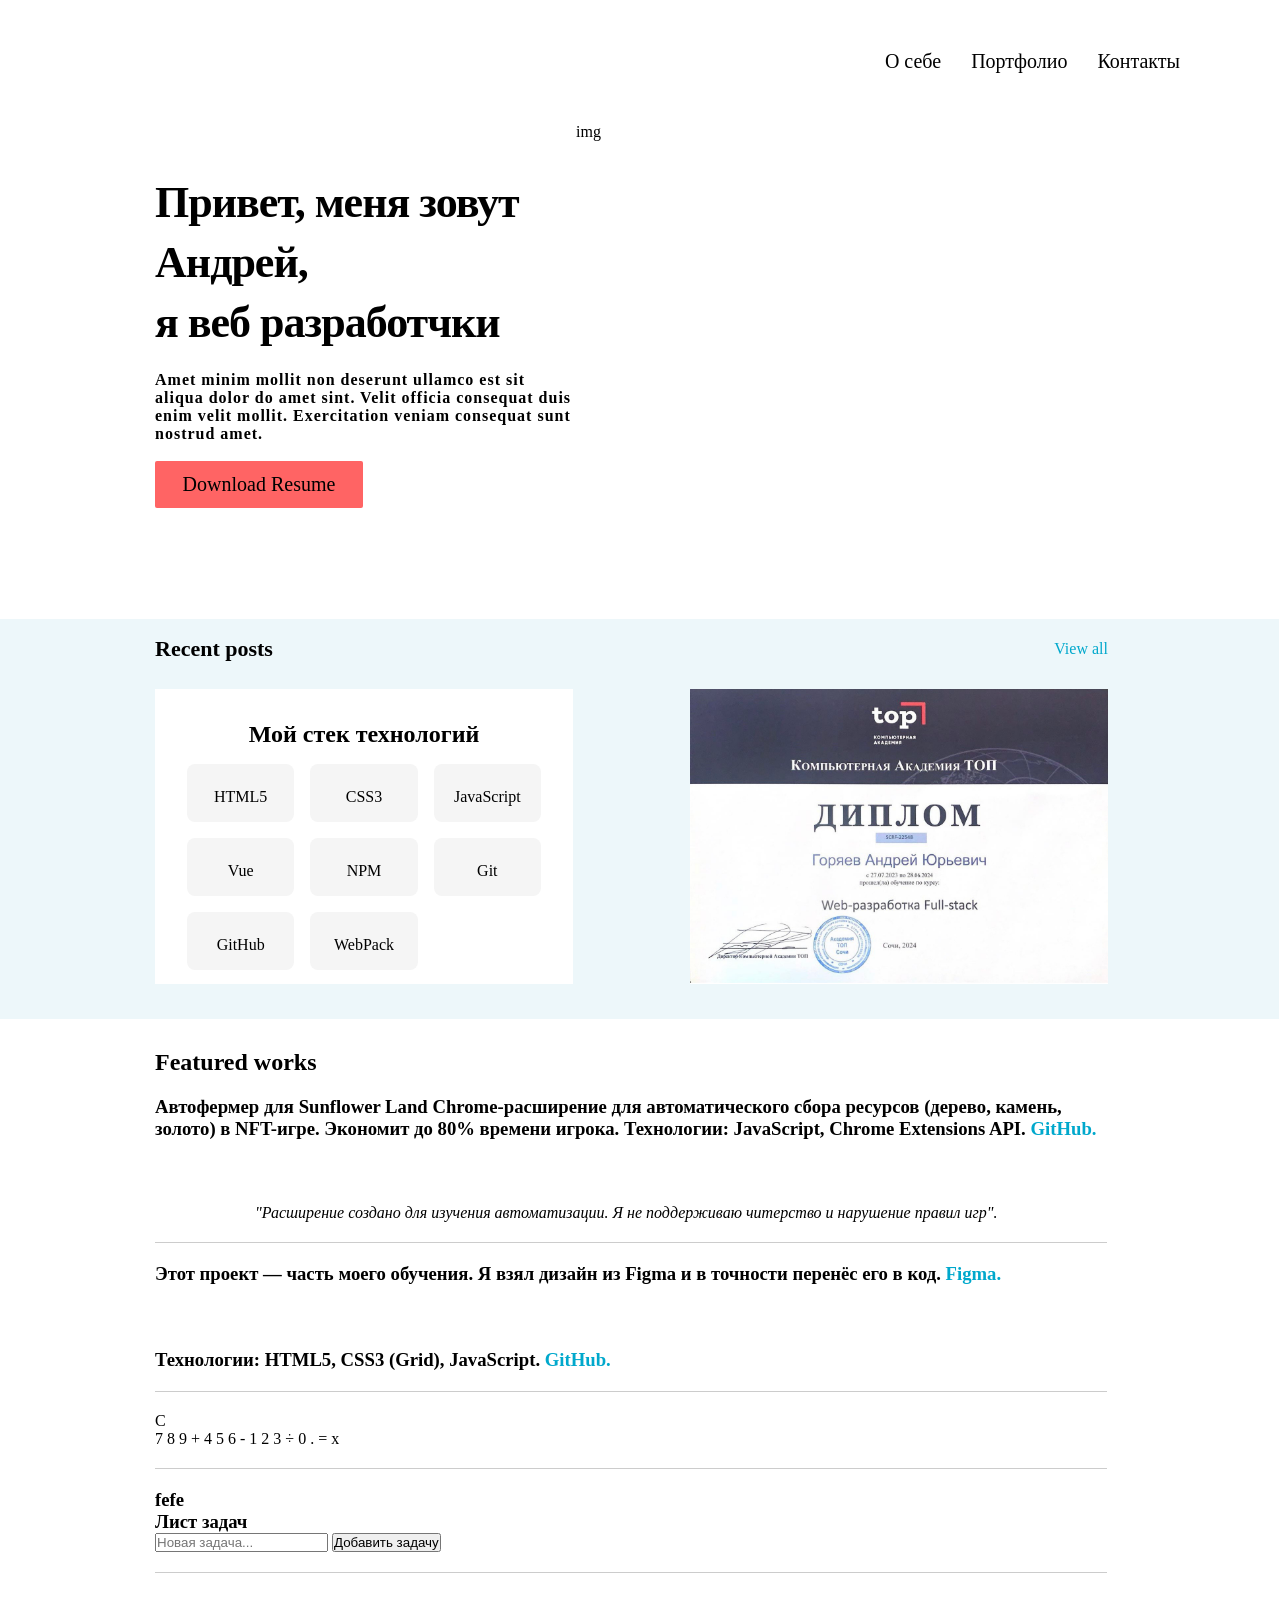
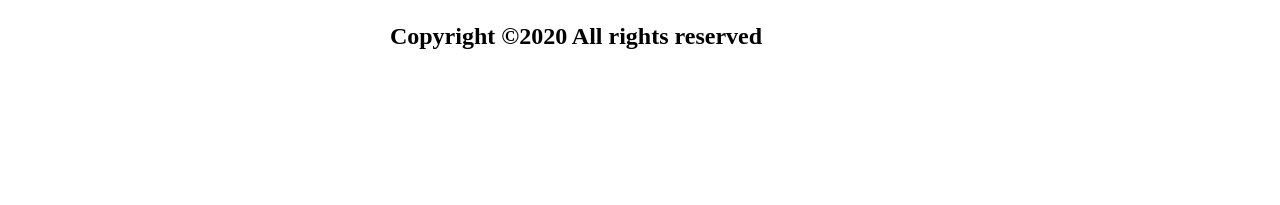
==== index.html @ dd92067d "fix" ====
<!DOCTYPE html>
<html lang="en">

<head>
    <meta charset="UTF-8">
    <meta name="viewport" content="width=device-width, initial-scale=1.0">
    <title>Document</title>
    <link rel="stylesheet" href="/Portfolio/PortSite/ToDoList/simple-todo-list.css">
    <link rel="stylesheet" href="fon/fon.css">
    <link rel="stylesheet" href="/Portfolio/PortSite/Calculator/Calc_fon.css">
    <script src="https://unpkg.com/vue@3/dist/vue.global.js"></script>

</head>

<body>
    <header>
        <div class="container">
            <nav class="header__nav">
                <ul class="heder__list">
                    <li><a class="activ" href="#!">О себе</a></li>
                    <li><a href="#!">Портфолио</a></li>
                    <li><a href="#!">Контакты</a></li>
                </ul>
            </nav>
        </div>
        <div class="parent">
            <div class="div1">
                <h1> Привет, меня зовут Андрей,<br>
                    я веб разработчки</h1>
                <br>
                <h3> Amet minim mollit non deserunt ullamco est sit aliqua dolor do amet sint. Velit officia consequat
                    duis enim velit mollit. Exercitation veniam consequat sunt nostrud amet.</h3>
                <br>
                <button>Download Resume</button>
            </div>
            <div class="div2">img</div>
        </div>
    </header>
    <main>
        <div>
            <div class="parent2">
                <div class="div12">
                        <ul>
                            <li>
                                <section class="skills">
                                    <h2>Мой стек технологий</h2>
                                    <div class="skills-grid">
                                      <div class="skill">
                                        <i class="fab fa-html5"></i>
                                        <span>HTML5</span>
                                      </div>
                                      <div class="skill">
                                        <i class="fab fa-css3-alt"></i>
                                        <span>CSS3</span>
                                      </div>
                                      <div class="skill">
                                        <i class="fab fa-js"></i>
                                        <span>JavaScript</span>
                                      </div>
                                      <div class="skill">
                                        <i class="fab fa-react"></i>
                                        <span>Vue</span>
                                      </div>
                                      <div class="skill">
                                        <i class="fab fa-react"></i>
                                        <span>NPM</span>
                                      </div>
                                      <div class="skill">
                                        <i class="fab fa-react"></i>
                                        <span>Git</span>
                                      </div>
                                      <div class="skill">
                                        <i class="fab fa-react"></i>
                                        <span>GitHub</span>
                                      </div>
                                      <div class="skill">
                                        <i class="fab fa-react"></i>
                                        <span>WebPack</span>
                                      </div>
                                    </div>
                                  </section>
                            </li>
                            <li>
                                
                            </li>
                        </ul>
                </div>
                <div class="div22">
                    <img src="image/photo_2025-04-06_20-32-09.jpg" alt="">
                </div>
                <div class="div32">
                    <h2>Recent posts</h2>
                </div>
                <div class="div42"><a>View all</a></div>
            </div>
        </div>
        <section class="portfolio">
            <h2>Featured works</h2>
            <article class="portfolio_projects">
                <h1>Автофермер для Sunflower Land
                    Chrome-расширение для автоматического сбора ресурсов (дерево, камень, золото) в NFT-игре. Экономит до 80% времени игрока.
                    Технологии: JavaScript, Chrome Extensions API. <a class="text_a_projects" href="https://github.com/Andrey19978/DzGoryaev/tree/master/googleextension" target="_blank">GitHub.</a></h1>
                    <img src="/Portfolio/PortSite/image/Sunflo_.png" alt="" class="photo_sunflo">
                    <br>
                    <em style="margin-left: 100px;">"Расширение создано для изучения автоматизации. Я не поддерживаю читерство и нарушение правил игр".</em>
            </article>
            <article class="portfolio_projects">
                <h1>Этот проект — часть моего обучения. Я взял дизайн из Figma и в точности перенёс его в код. <a class="text_a_projects" href="https://www.figma.com/design/qcmKp98gPYVyHQRSvVUxrX/Templates--22.-More-on-d-e-n.info?node-id=1-19&t=6yCwa5sxElRk7zJs-0" target="_blank">Figma.</a></h1>
                <a href="/Portfolio/PortSite/image/Spa.html.png" target="_blank">
                    <img src="/Portfolio/PortSite/image/Spa.html.png" alt="" class="photo_Spa">
                  </a>
                  <h1>Технологии: HTML5, CSS3 (Grid), JavaScript. <a class="text_a_projects" href="https://github.com/Andrey19978/DzGoryaev/tree/master/figma" target="_blank">GitHub.</a></h1>
            </article>
            <article class="portfolio_projects">
                <div id="calculator">
                    <!-- Screen and clear key -->
                    <div class="top">
                        <span class="clear">C</span>
                        <div class="screen"></div>
                    </div>
                    
                    <div class="keys">
                        <!-- operators and other keys -->
                        <span>7</span>
                        <span>8</span>
                        <span>9</span>
                        <span class="operator">+</span>
                        <span>4</span>
                        <span>5</span>
                        <span>6</span>
                        <span class="operator">-</span>
                        <span>1</span>
                        <span>2</span>
                        <span>3</span>
                        <span class="operator">÷</span>
                        <span>0</span>
                        <span>.</span>
                        <span class="eval">=</span>
                        <span class="operator">x</span>
                    </div>
                </div>
            </article>
            <article class="portfolio_projects">
                <h1>fefe</h1>
                <div class="container_TodoList">
                    <h1>Лист задач</h1>
                    <input type="text" id="taskInput" placeholder="Новая задача...">
                    <button id="addTaskButton">Добавить задачу</button>
                    <ul id="taskList"></ul>
                </div>
            </article>
          </section>
    </main>
    <footer class="portfolio_footer">
        <h2>Copyright ©2020 All rights reserved</h2>
    </footer>

</body>
<script src="script/script.js"></script>
<script src="/Portfolio/PortSite/Calculator/Calcu_script.js"></script>
<script src="/Portfolio/PortSite/ToDoList/simple-todo-list.js"></script>
</html>
---- fon/fon.css ----
* {
    margin: 0;
    padding: 0;
    box-sizing: border-box;
}

@font-face {
    font-family: "Heebo";
    src: url("/Portfolio/PortSite/fonts/Heebo/Heebo-VariableFont_wght.ttf") format("truetype");
    font-style: normal;
    font-weight: normal;
}

/*Убираем стили*/
ul {
    list-style: none;
}

a {
    color: #000000;
    text-decoration: none;
}

/*Выравниевание навигации по горизонтали и делаем расстояние в 30*/
.heder__list {
    display: flex;
    gap: 30px;
}

.header__nav a {
    font-family: "Heebo";
    font-size: 20px;
    opacity: 1;
    transition: opacity 0.3s;
}

.div1 h3 {
    font-family: "Heebo";
    font-size: 16px;
    letter-spacing: 1px;

}

.div1 h1 {
    font-family: "Heebo";
    font-size: 44px;
    line-height: 60px;
    letter-spacing: -1px;
}

.div1 button {
    font-family: "Heebo";
    font-size: 20px;
    width: 208px;
    height: 47px;
    border-radius: 2px;
    background-color: #FF6464;
    border-style: none;
}

.header__nav a:hover {
    opacity: 0.6;
}

.container {
    display: flex;
    justify-content: flex-end;
    margin-right: 100px;
    margin-top: 50px;
}

.parent {
    display: grid;
    grid-template-columns: repeat(2, 1fr);
    grid-template-rows: 1fr;
    grid-column-gap: 0px;
    grid-row-gap: 0px;
    width: 1152px;
    height: 396px;
    margin-top: 50px;
}

.div1 {
    grid-area: 1 / 1 / 3 / 2;
    text-align: left;
    margin-left: 155px;
    background-color: #FFFFFF;
    width: 418px;
    height: 295px;
    margin-top: 50px;
}

.div2 {
    grid-area: 1 / 2 / 3 / 3;
}

.parent2 {
    display: grid;
    grid-template-columns: repeat(4, 1fr);
    grid-template-rows: repeat(4, 1fr);
    grid-column-gap: 0px;
    grid-row-gap: 0px;
    width: 1279px;
    height: 400px;
    margin-top: 100px;
    background-color: #EDF7FA;
}

.div12 {
    grid-area: 2 / 1 / 5 / 3;
    margin-left: 155px;
    background-color: #FFFFFF;
    width: 418px;
    height: 295px;
    margin-top: -30px;
}

.div22 {
    grid-area: 2 / 3 / 5 / 5;
    margin-left: 50px;
    background-color: #FFFFFF;
    width: 418px;
    height: 295px;
    margin-top: -30px;
    overflow: hidden;
}

.div22 img {
    max-width: 100%;
    /* Не превышает ширину контейнера */
    max-height: 100%;
    /* Не превышает высоту контейнера */
    display: block;
    /* Убирает лишние отступы у инлайновых img */
    margin: 0 auto;
    /* Центрирует по горизонтали (опционально) */
}

.div32 {
    grid-area: 1 / 1 / 2 / 2;
    margin-left: 155px;
}

.div42 {
    grid-area: 1 / 4 / 2 / 5;
    margin-left: 95px;
}

.div32 h2 {
    font-family: "Heebo";
    font-size: 22px;
    line-height: 60px;
}

.div42 a {
    font-family: "Heebo";
    font-weight: 400;
    font-size: 16px;
    line-height: 60px;
    color: #00A8CC;
}

.div12 h1 {
    font-family: "Heebo";
    font-weight: 700;
    font-size: 26px;
}

.div12 h3 {
    font-family: "Heebo";
    font-weight: 400;
    font-size: 16px;
    letter-spacing: 0px;
}

.div22 h1 {
    font-family: "Heebo";
    font-weight: 700;
    font-size: 26px;
}

.div22 h3 {
    font-family: "Heebo";
    font-weight: 400;
    font-size: 16px;
    letter-spacing: 0px;
}

.portfolio {
    font-family: "Heebo";
    margin-top: 30px;
    margin-left: 155px;
}

.portfolio_projects {
    margin-top: 20px;
    border-bottom: 1px solid #ccc;
    padding-bottom: 20px;
    width: 952px;
}

.portfolio_footer {
    margin-top: 50px;
    font-family: "Heebo";
    width: 1152px;
    height: 182px;
    top: 1859px;
    text-align: center;
}

.skills {
    padding: 2rem;
    text-align: center;
}

.skills-grid {
    display: grid;
    grid-template-columns: repeat(auto-fit, minmax(100px, 1fr));
    gap: 1rem;
    margin-top: 1rem;
}

.skill {
    display: flex;
    flex-direction: column;
    align-items: center;
    gap: 0.5rem;
    padding: 1rem;
    border-radius: 8px;
    background: #f5f5f5;
    transition: 0.3s;
}

.skill:hover {
    transform: translateY(-5px);
    box-shadow: 0 5px 15px rgba(0, 0, 0, 0.1);
}

.skill i {
    font-size: 2rem;
    color: #3498db;
}

.photo_sunflo {
    border-radius: 5px;
    margin-left: 250px;
    margin-bottom: 30px;
    margin-top: 30px;
}

.text_a_projects{
    color: #00A8CC;
}

.photo_Spa{
    border-radius: 5px;
    margin-left: 248px;
    margin-bottom: 30px;
    margin-top: 30px;
    width: 45%;
}
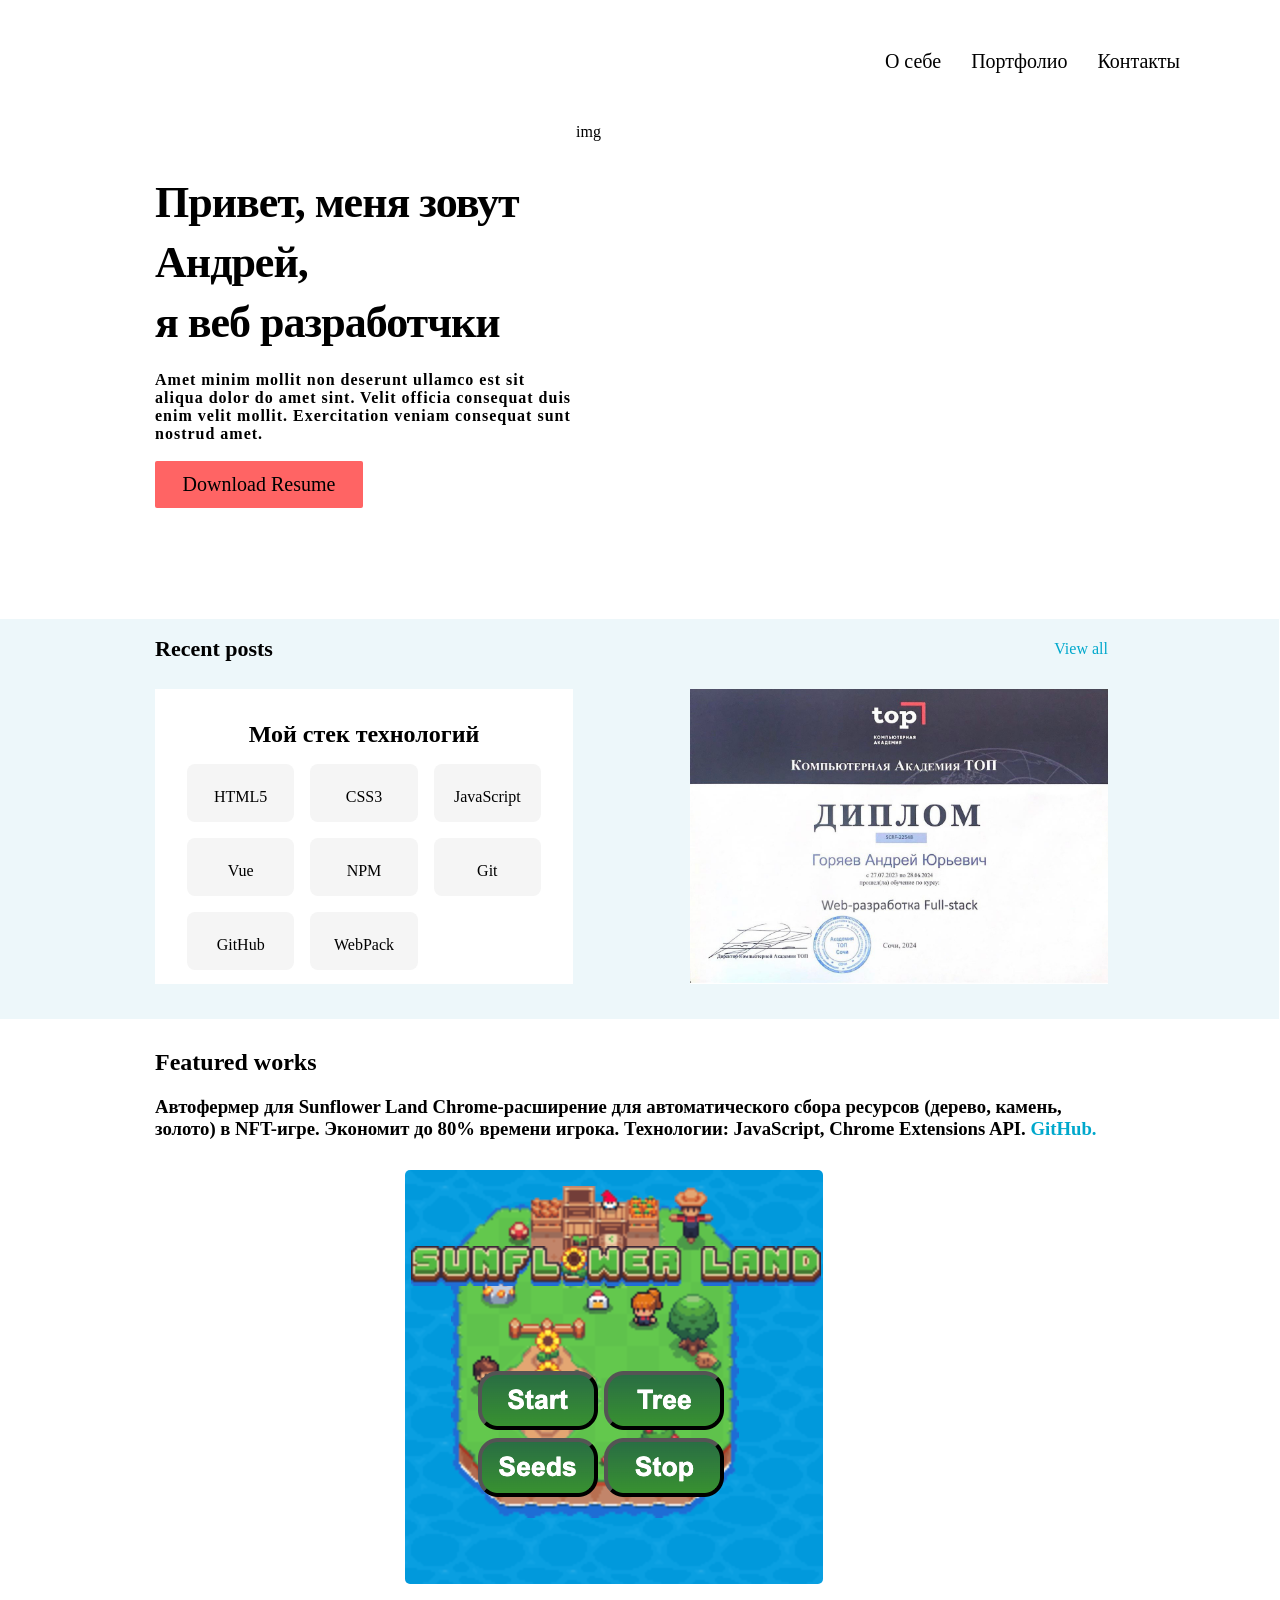
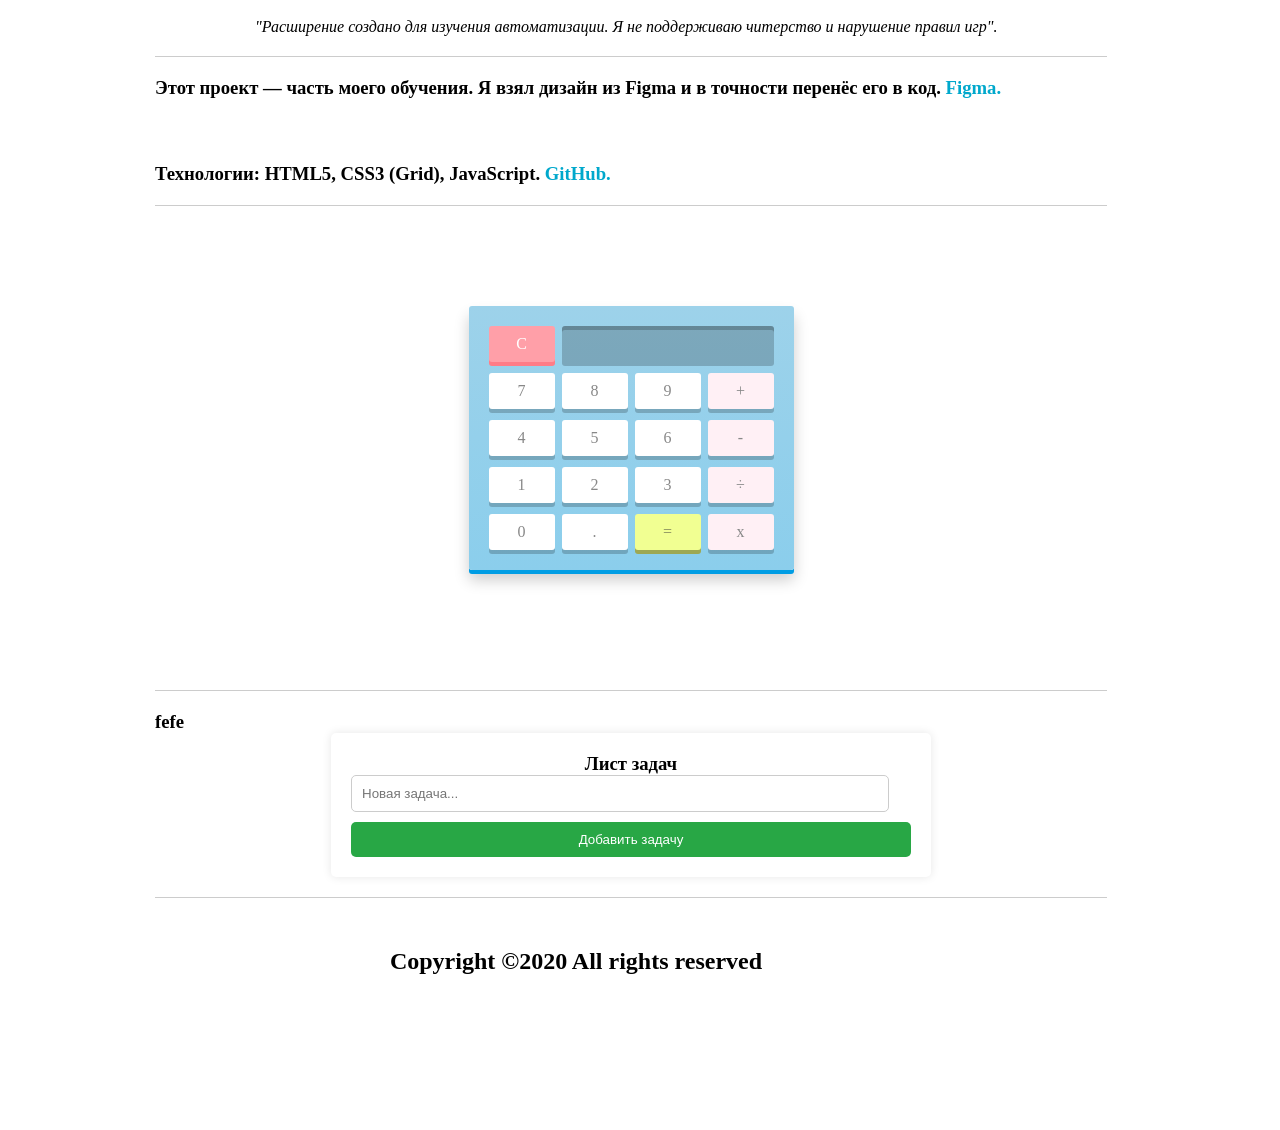
==== commit c45333e4: "Fix" ====
--- a/index.html
+++ b/index.html
@@ -5,9 +5,9 @@
     <meta charset="UTF-8">
     <meta name="viewport" content="width=device-width, initial-scale=1.0">
     <title>Document</title>
-    <link rel="stylesheet" href="/Portfolio/PortSite/ToDoList/simple-todo-list.css">
+    <link rel="stylesheet" href="ToDoList/simple-todo-list.css">
     <link rel="stylesheet" href="fon/fon.css">
-    <link rel="stylesheet" href="/Portfolio/PortSite/Calculator/Calc_fon.css">
+    <link rel="stylesheet" href="Calculator/Calc_fon.css">
     <script src="https://unpkg.com/vue@3/dist/vue.global.js"></script>
 
 </head>
@@ -100,14 +100,14 @@
                 <h1>Автофермер для Sunflower Land
                     Chrome-расширение для автоматического сбора ресурсов (дерево, камень, золото) в NFT-игре. Экономит до 80% времени игрока.
                     Технологии: JavaScript, Chrome Extensions API. <a class="text_a_projects" href="https://github.com/Andrey19978/DzGoryaev/tree/master/googleextension" target="_blank">GitHub.</a></h1>
-                    <img src="/Portfolio/PortSite/image/Sunflo_.png" alt="" class="photo_sunflo">
+                    <img src="image/Sunflo_.png" alt="" class="photo_sunflo">
                     <br>
                     <em style="margin-left: 100px;">"Расширение создано для изучения автоматизации. Я не поддерживаю читерство и нарушение правил игр".</em>
             </article>
             <article class="portfolio_projects">
                 <h1>Этот проект — часть моего обучения. Я взял дизайн из Figma и в точности перенёс его в код. <a class="text_a_projects" href="https://www.figma.com/design/qcmKp98gPYVyHQRSvVUxrX/Templates--22.-More-on-d-e-n.info?node-id=1-19&t=6yCwa5sxElRk7zJs-0" target="_blank">Figma.</a></h1>
-                <a href="/Portfolio/PortSite/image/Spa.html.png" target="_blank">
-                    <img src="/Portfolio/PortSite/image/Spa.html.png" alt="" class="photo_Spa">
+                <a href="image/Spa.html.png" target="_blank">
+                    <img src="image/Spa.html.png" alt="" class="photo_Spa">
                   </a>
                   <h1>Технологии: HTML5, CSS3 (Grid), JavaScript. <a class="text_a_projects" href="https://github.com/Andrey19978/DzGoryaev/tree/master/figma" target="_blank">GitHub.</a></h1>
             </article>
@@ -157,6 +157,6 @@
 
 </body>
 <script src="script/script.js"></script>
-<script src="/Portfolio/PortSite/Calculator/Calcu_script.js"></script>
-<script src="/Portfolio/PortSite/ToDoList/simple-todo-list.js"></script>
+<script src="Calculator/Calcu_script.js"></script>
+<script src="ToDoList/simple-todo-list.js"></script>
 </html>
--- a/ToDoList/simple-todo-list.css
+++ b/ToDoList/simple-todo-list.css
@@ -0,0 +1,53 @@
+
+.container_TodoList {
+    max-width: 600px;
+    margin: auto;
+    background: #fff;
+    padding: 20px;
+    border-radius: 5px;
+    box-shadow: 0 0 10px rgba(0, 0, 0, 0.1);
+}
+
+.container_TodoList h1 {
+    text-align: center;
+}
+
+.container_TodoList input[type="text"] {
+    width: calc(100% - 22px);
+    padding: 10px;
+    margin-bottom: 10px;
+    border: 1px solid #ccc;
+    border-radius: 5px;
+}
+
+.container_TodoList button {
+    width: 100%;
+    padding: 10px;
+    background-color: #28a745;
+    color: white;
+    border: none;
+    border-radius: 5px;
+    cursor: pointer;
+}
+
+.container_TodoList button:hover {
+    background-color: #218838;
+}
+
+.container_TodoList ul {
+    list-style-type: none;
+    padding: 0;
+}
+
+.container_TodoList li {
+    padding: 10px;
+    border-bottom: 1px solid #ccc;
+    display: flex;
+    justify-content: space-between;
+    align-items: center;
+}
+
+.container_TodoList li.completed {
+    text-decoration: line-through;
+    color: #888;
+}
--- a/Calculator/Calc_fon.css
+++ b/Calculator/Calc_fon.css
@@ -0,0 +1,124 @@
+
+/* Using box shadows to create 3D effects */
+#calculator {
+	width: 325px;
+	height: auto;
+	margin: 100px auto;
+	padding: 20px 20px 9px;
+	background: #9dd2ea;
+	background: linear-gradient(#9dd2ea, #8bceec);
+	border-radius: 3px;
+	box-shadow: 0px 4px #009de4, 0px 10px 15px rgba(0, 0, 0, 0.2);
+}
+
+/* Top portion */
+.top span.clear {
+	float: left;
+}
+
+/* Inset shadow on the screen to create indent */
+.top .screen {
+	height: 40px;
+	width: 212px;
+	
+	float: right;
+	
+	padding: 0 10px;
+	
+	background: rgba(0, 0, 0, 0.2);
+	border-radius: 3px;
+	box-shadow: inset 0px 4px rgba(0, 0, 0, 0.2);
+	
+	/* Typography */
+	font-size: 17px;
+	line-height: 40px;
+	color: white;
+	text-shadow: 1px 1px 2px rgba(0, 0, 0, 0.2);
+	text-align: right;
+	letter-spacing: 1px;
+}
+
+/* Clear floats */
+.keys, .top {overflow: hidden;}
+
+/* Applying same to the keys */
+.keys span, .top span.clear {
+	float: left;
+	position: relative;
+	top: 0;
+	
+	cursor: pointer;
+	
+	width: 66px;
+	height: 36px;
+	
+	background: white;
+	border-radius: 3px;
+	box-shadow: 0px 4px rgba(0, 0, 0, 0.2);
+	
+	margin: 0 7px 11px 0;
+	
+	color: #888;
+	line-height: 36px;
+	text-align: center;
+	
+	/* prevent selection of text inside keys */
+	user-select: none;
+	
+	/* Smoothing out hover and active states using css3 transitions */
+	transition: all 0.2s ease;
+}
+
+/* Remove right margins from operator keys */
+/* style different type of keys (operators/evaluate/clear) differently */
+.keys span.operator {
+	background: #FFF0F5;
+	margin-right: 0;
+}
+
+.keys span.eval {
+	background: #f1ff92;
+	box-shadow: 0px 4px #9da853;
+	color: #888e5f;
+}
+
+.top span.clear {
+	background: #ff9fa8;
+	box-shadow: 0px 4px #ff7c87;
+	color: white;
+}
+
+/* Some hover effects */
+.keys span:hover {
+	background: #9c89f6;
+	box-shadow: 0px 4px #6b54d3;
+	color: white;
+}
+
+.keys span.eval:hover {
+	background: #abb850;
+	box-shadow: 0px 4px #717a33;
+	color: #ffffff;
+}
+
+.top span.clear:hover {
+	background: #f68991;
+	box-shadow: 0px 4px #d3545d;
+	color: white;
+}
+
+/* Simulating "pressed" effect on active state of the keys by removing the box-shadow and moving the keys down a bit */
+.keys span:active {
+	box-shadow: 0px 0px #6b54d3;
+	top: 4px;
+}
+
+.keys span.eval:active {
+	box-shadow: 0px 0px #717a33;
+	top: 4px;
+}
+
+.top span.clear:active {
+	top: 4px;
+	box-shadow: 0px 0px #d3545d;
+}
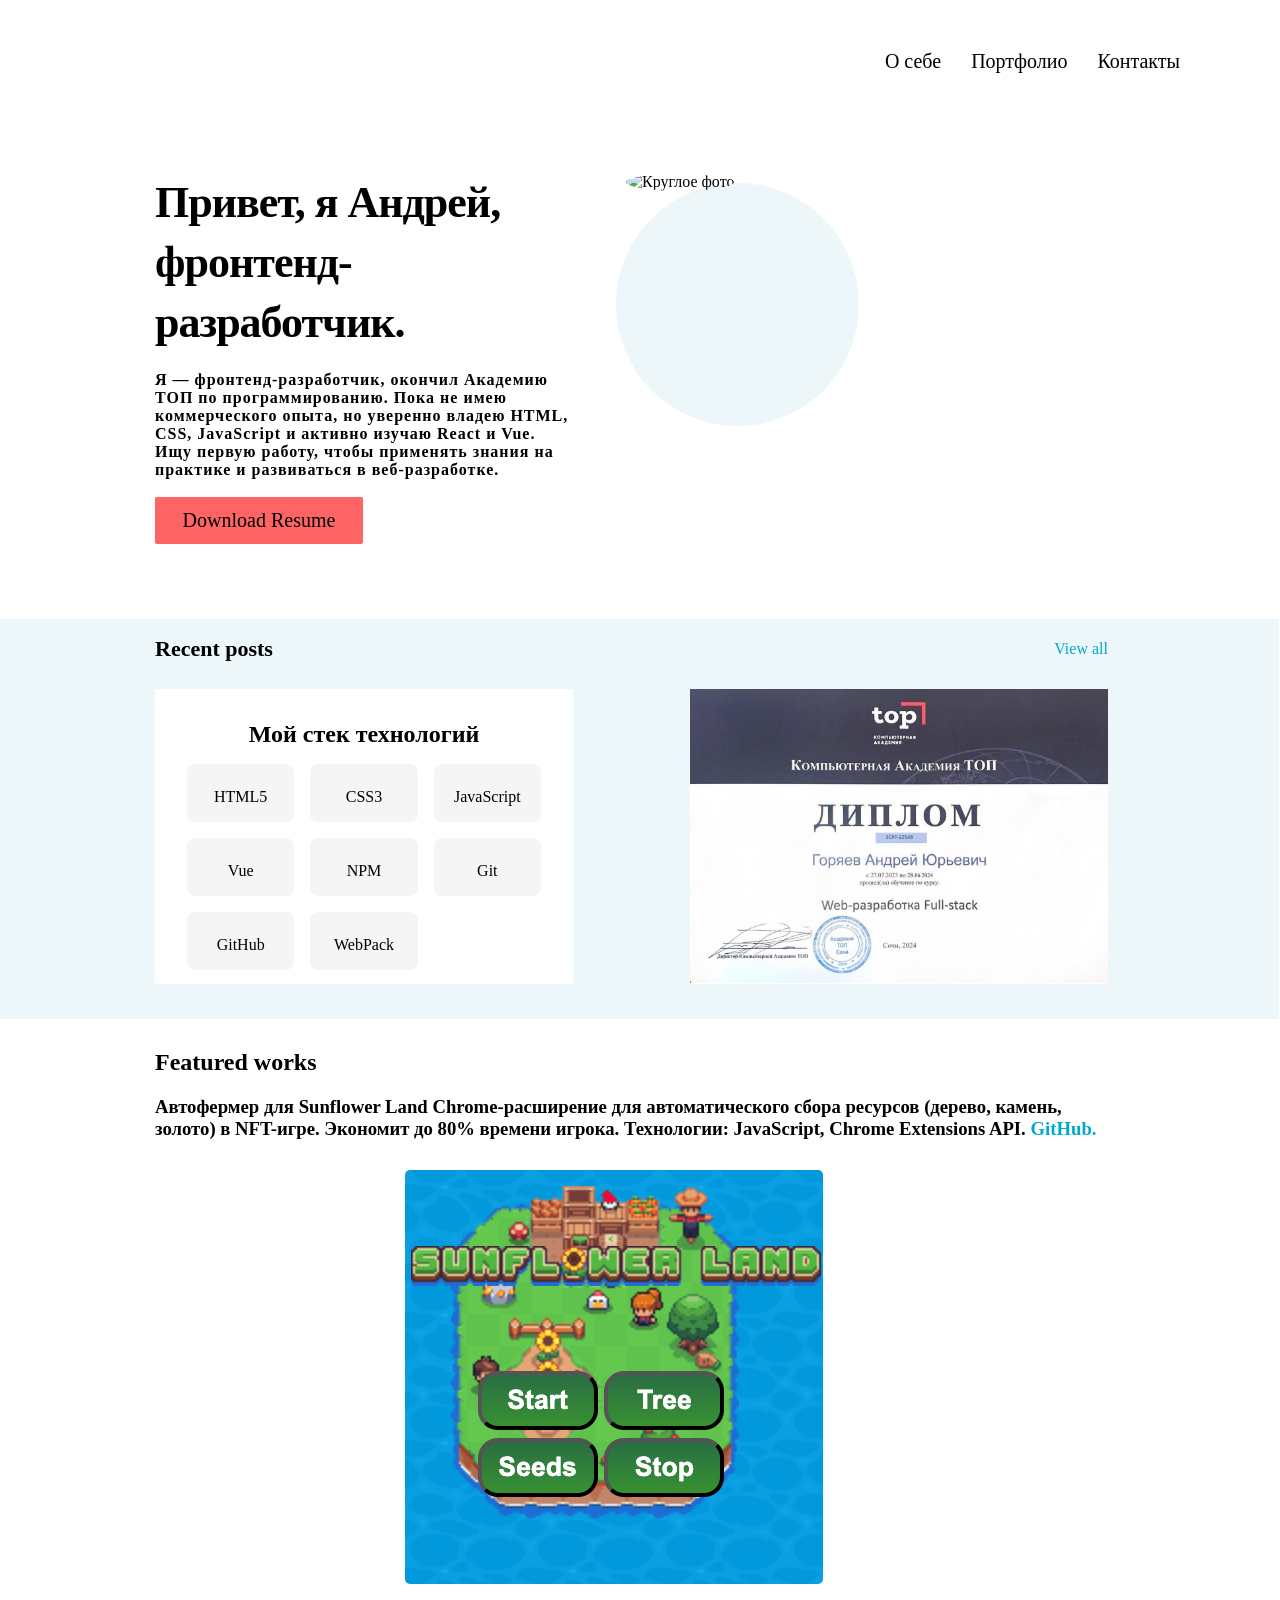
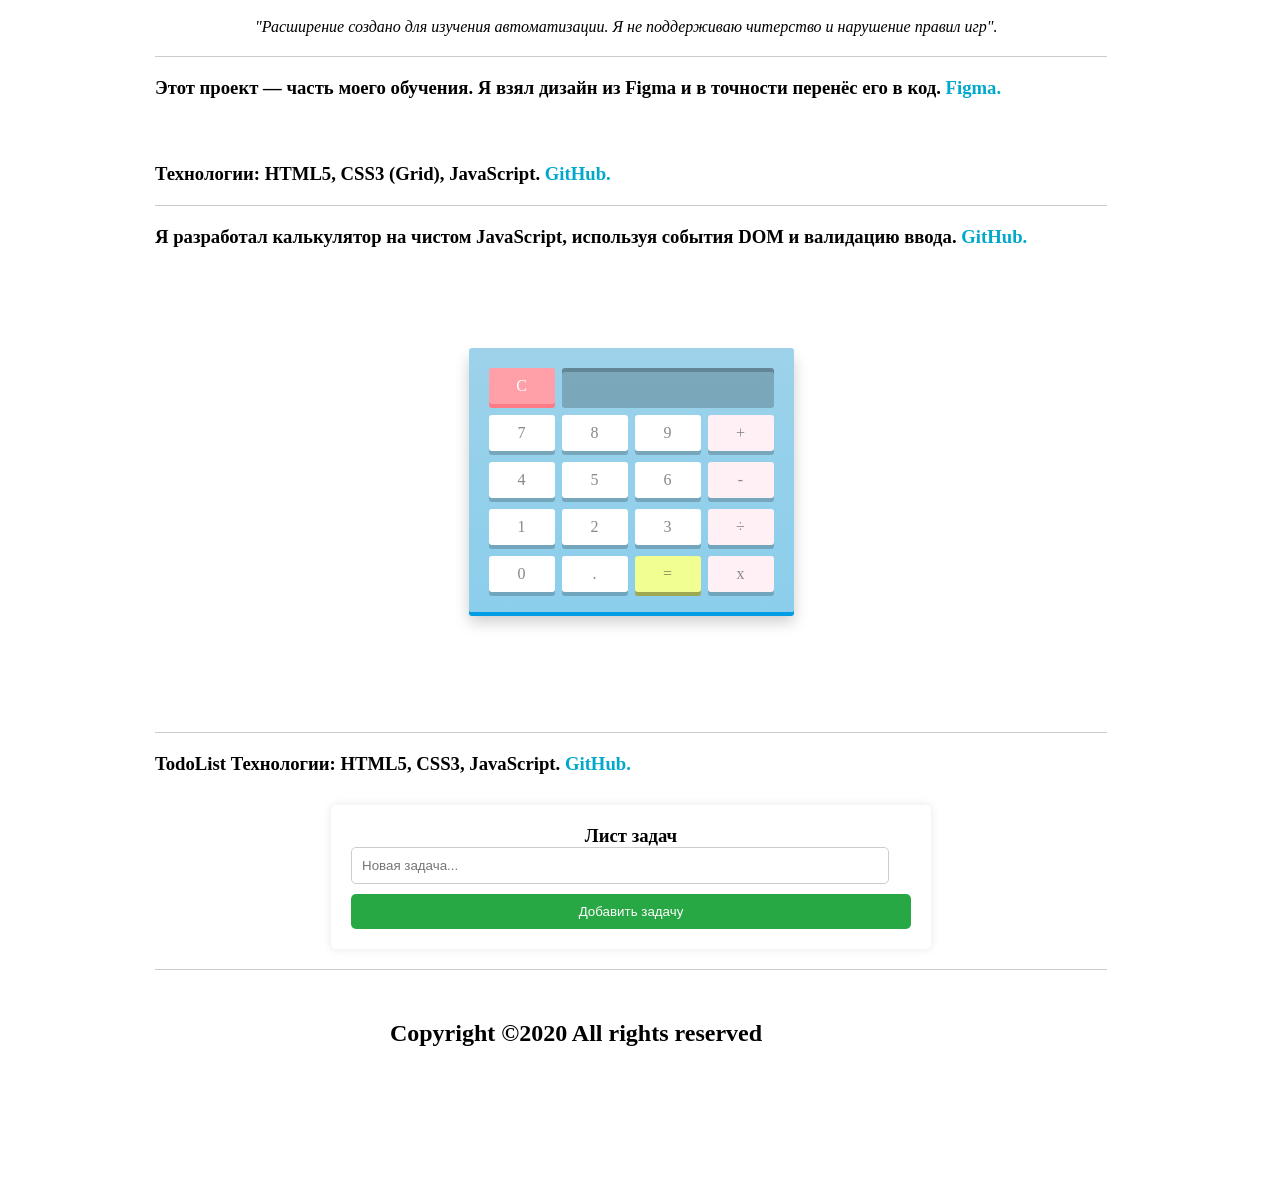
==== commit 18433ee1: "Fix" ====
--- a/index.html
+++ b/index.html
@@ -8,8 +8,6 @@
     <link rel="stylesheet" href="ToDoList/simple-todo-list.css">
     <link rel="stylesheet" href="fon/fon.css">
     <link rel="stylesheet" href="Calculator/Calc_fon.css">
-    <script src="https://unpkg.com/vue@3/dist/vue.global.js"></script>
-
 </head>
 
 <body>
@@ -25,15 +23,16 @@
         </div>
         <div class="parent">
             <div class="div1">
-                <h1> Привет, меня зовут Андрей,<br>
-                    я веб разработчки</h1>
+                <h1> Привет, я Андрей, фронтенд-разработчик.</h1>
                 <br>
-                <h3> Amet minim mollit non deserunt ullamco est sit aliqua dolor do amet sint. Velit officia consequat
-                    duis enim velit mollit. Exercitation veniam consequat sunt nostrud amet.</h3>
+                <h3> Я — фронтенд-разработчик, окончил Академию ТОП по программированию. Пока не имею коммерческого опыта, но уверенно владею HTML, CSS, JavaScript и активно изучаю React и Vue. Ищу первую работу, чтобы применять знания на практике и развиваться в веб-разработке.</h3>
                 <br>
                 <button>Download Resume</button>
             </div>
-            <div class="div2">img</div>
+            <div class="div2">
+                <img src="/Andrey19978.github.io/image/photo_2025-04-24_22-59-28.jpg" alt="Круглое фото" class="photo">
+                <div class="photo-background"></div>
+            </div>
         </div>
     </header>
     <main>
@@ -112,6 +111,7 @@
                   <h1>Технологии: HTML5, CSS3 (Grid), JavaScript. <a class="text_a_projects" href="https://github.com/Andrey19978/DzGoryaev/tree/master/figma" target="_blank">GitHub.</a></h1>
             </article>
             <article class="portfolio_projects">
+                <h1>Я разработал калькулятор на чистом JavaScript, используя события DOM и валидацию ввода. <a class="text_a_projects" href="https://github.com/Andrey19978/DzGoryaev/tree/master/figma" target="_blank">GitHub.</a></h1>
                 <div id="calculator">
                     <!-- Screen and clear key -->
                     <div class="top">
@@ -141,7 +141,7 @@
                 </div>
             </article>
             <article class="portfolio_projects">
-                <h1>fefe</h1>
+                <h1>TodoList Технологии: HTML5, CSS3, JavaScript. <a class="text_a_projects" href="https://github.com/Andrey19978/DzGoryaev/tree/master/figma" target="_blank">GitHub.</a></h1>
                 <div class="container_TodoList">
                     <h1>Лист задач</h1>
                     <input type="text" id="taskInput" placeholder="Новая задача...">
@@ -156,6 +156,7 @@
     </footer>
 
 </body>
+<script src="https://unpkg.com/vue@3/dist/vue.global.js"></script>
 <script src="script/script.js"></script>
 <script src="Calculator/Calcu_script.js"></script>
 <script src="ToDoList/simple-todo-list.js"></script>
--- a/ToDoList/simple-todo-list.css
+++ b/ToDoList/simple-todo-list.css
@@ -6,6 +6,7 @@
     padding: 20px;
     border-radius: 5px;
     box-shadow: 0 0 10px rgba(0, 0, 0, 0.1);
+    margin-top: 30px;
 }
 
 .container_TodoList h1 {
--- a/fon/fon.css
+++ b/fon/fon.css
@@ -92,6 +92,10 @@
 
 .div2 {
     grid-area: 1 / 2 / 3 / 3;
+position: relative;
+width: 243px; /* Размер фото */
+height: 243px;
+margin: 50px;
 }
 
 .parent2 {
@@ -258,4 +262,148 @@
     margin-bottom: 30px;
     margin-top: 30px;
     width: 45%;
-}+}
+
+
+.photo {
+    position: relative;
+    width: 100%;
+    height: 100%;
+    border-radius: 50%;
+    object-fit: cover;
+    z-index: 2;
+}
+.photo-background {
+    position: absolute;
+    width: 100%;
+    height: 100%;
+    border-radius: 50%;
+    background-color: #EDF7FA; /* Цвет фонового круга */
+    top: 10px; /* Сдвиг вниз */
+    right: 10px; /* Сдвиг вправо */
+    z-index: 1;
+}
+
+/* ========== Адаптивность ========== */
+
+/* Планшеты (768px - 1023px) */
+@media (max-width: 1023px) {
+    .container {
+      margin-right: 50px;
+    }
+    
+    .parent {
+      width: 100%;
+      padding: 0 20px;
+      grid-template-columns: 1fr;
+      text-align: center;
+    }
+    
+    .div1 {
+      margin-left: 0;
+      width: 100%;
+      max-width: 600px;
+    }
+    
+    .div2 {
+      margin: 30px auto;
+    }
+    
+    .parent2 {
+      width: 100%;
+      padding: 0 20px;
+      grid-template-columns: 1fr;
+    }
+    
+    .div12, 
+    .div22 {
+      margin-left: 0;
+      width: 100%;
+      max-width: 600px;
+    }
+    
+    .portfolio {
+      margin-left: 20px;
+    }
+    
+    .portfolio_projects {
+      width: 100%;
+      max-width: 600px;
+    }
+    
+    .photo_sunflo, 
+    .photo_Spa {
+      margin-left: 0;
+      width: 100%;
+    }
+  }
+  
+  /* Мобильные (до 767px) */
+  @media (max-width: 767px) {
+    .container {
+      margin-right: 20px;
+      margin-top: 20px;
+    }
+    
+    .heder__list {
+      gap: 15px;
+    }
+    
+    .div1 h1 {
+      font-size: 32px;
+      line-height: 1.2;
+    }
+    
+    .parent {
+      margin-top: 20px;
+    }
+    
+    .div2 {
+      width: 180px;
+      height: 180px;
+    }
+    
+    .parent2 {
+      margin-top: 50px;
+      grid-template-rows: auto;
+      height: auto;
+    }
+    
+    .skills-grid {
+      grid-template-columns: repeat(2, 1fr);
+    }
+    
+    .portfolio_projects h1 {
+      font-size: 18px;
+    }
+    
+    .portfolio_footer {
+      width: 100%;
+    }
+  }
+  
+  /* Очень маленькие экраны (до 479px) */
+  @media (max-width: 479px) {
+    .heder__list {
+      flex-direction: column;
+      align-items: flex-end;
+      gap: 10px;
+    }
+    
+    .div1 h1 {
+      font-size: 28px;
+    }
+    
+    .div1 button {
+      width: 100%;
+    }
+    
+    .div2 {
+      width: 150px;
+      height: 150px;
+    }
+    
+    .skills-grid {
+      grid-template-columns: 1fr;
+    }
+  }
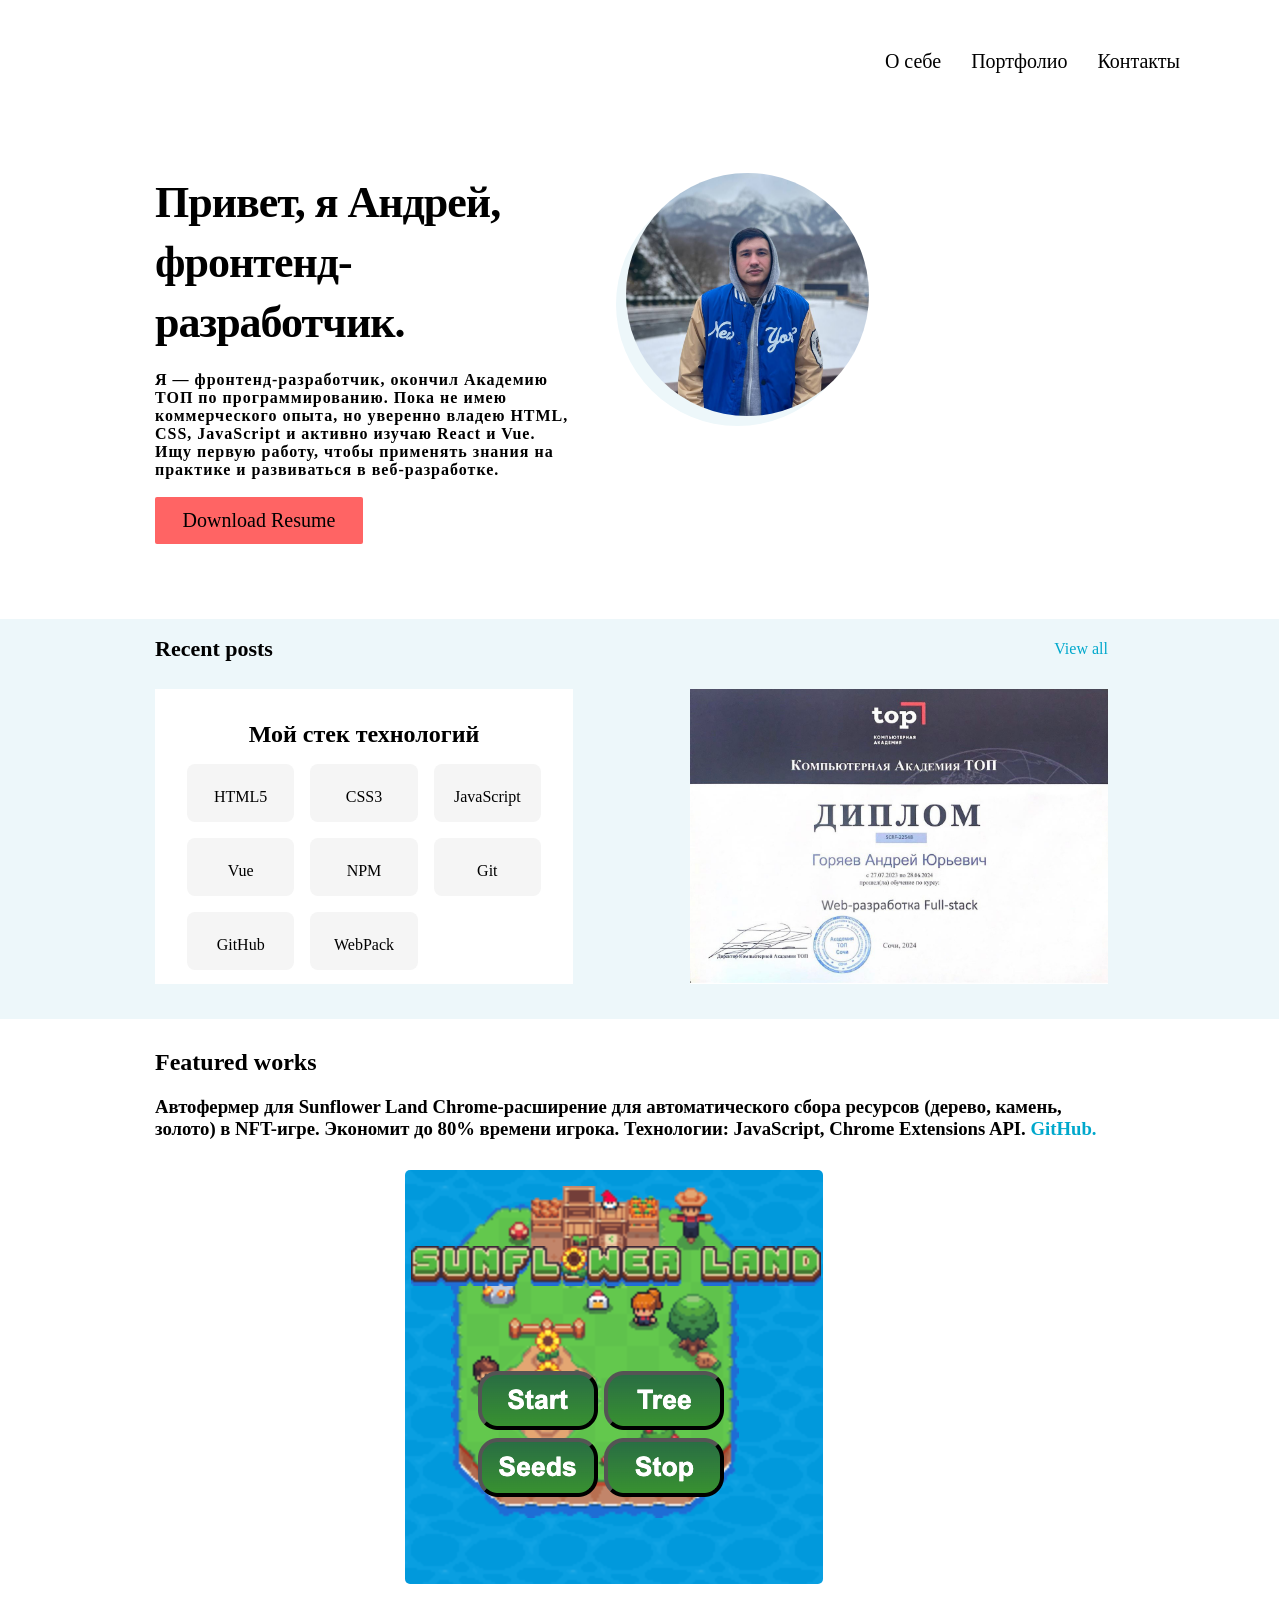
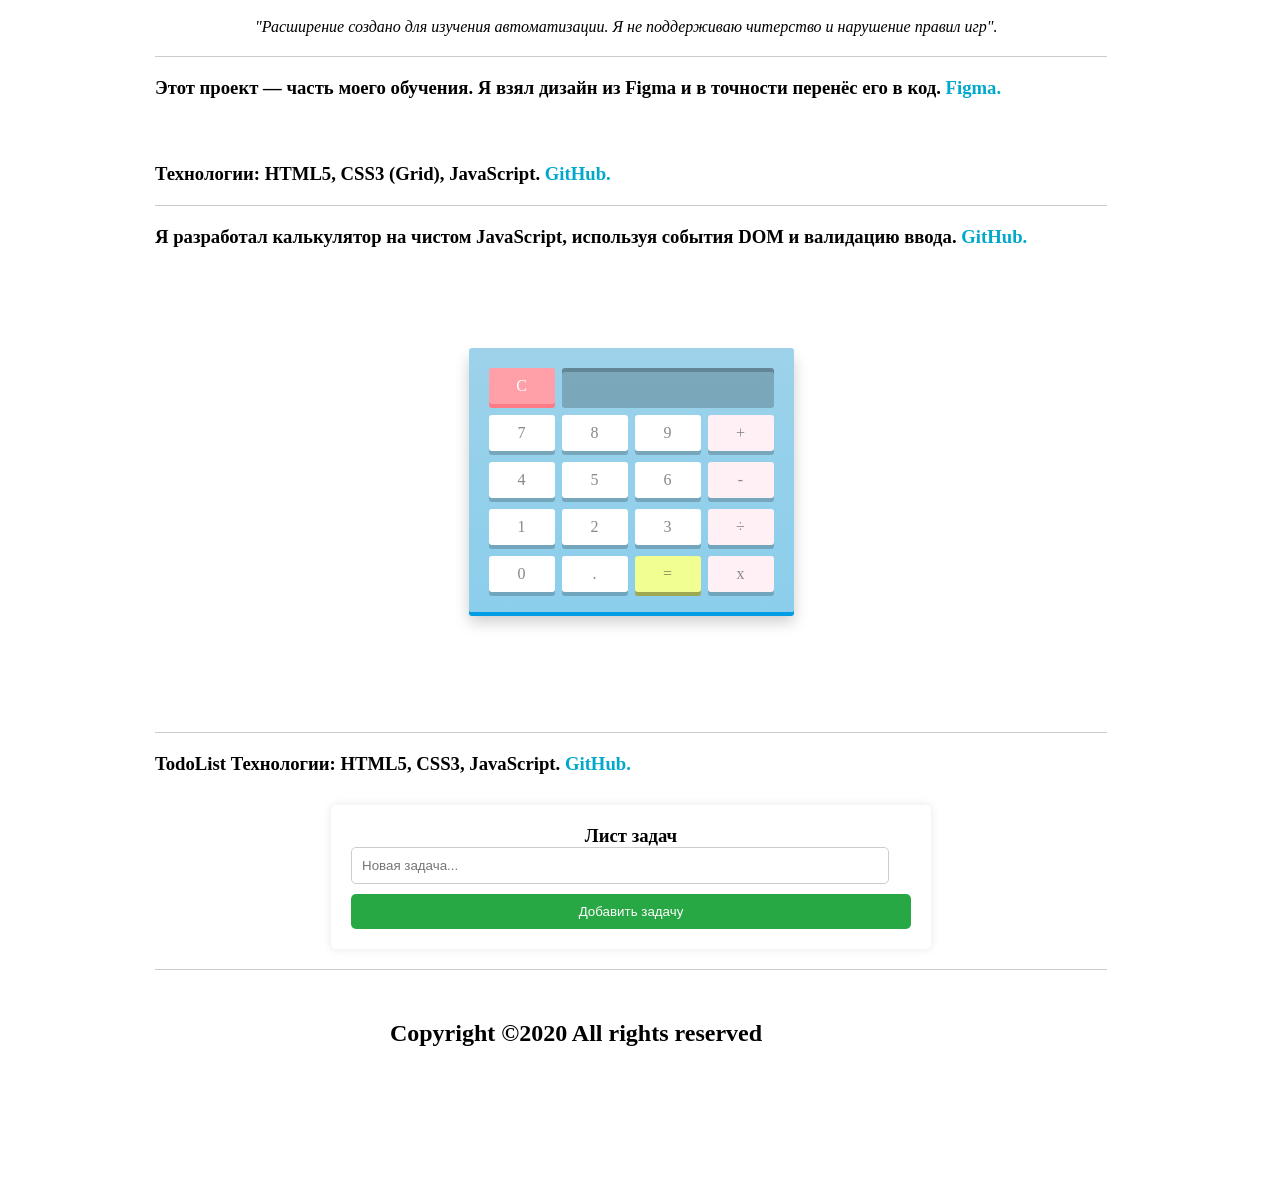
==== commit 987a3e06: "Initial commit" ====
--- a/index.html
+++ b/index.html
@@ -30,7 +30,7 @@
                 <button>Download Resume</button>
             </div>
             <div class="div2">
-                <img src="/Andrey19978.github.io/image/photo_2025-04-24_22-59-28.jpg" alt="Круглое фото" class="photo">
+                <img src="image/photo_2025-04-24_22-59-28.jpg" alt="Круглое фото" class="photo">
                 <div class="photo-background"></div>
             </div>
         </div>
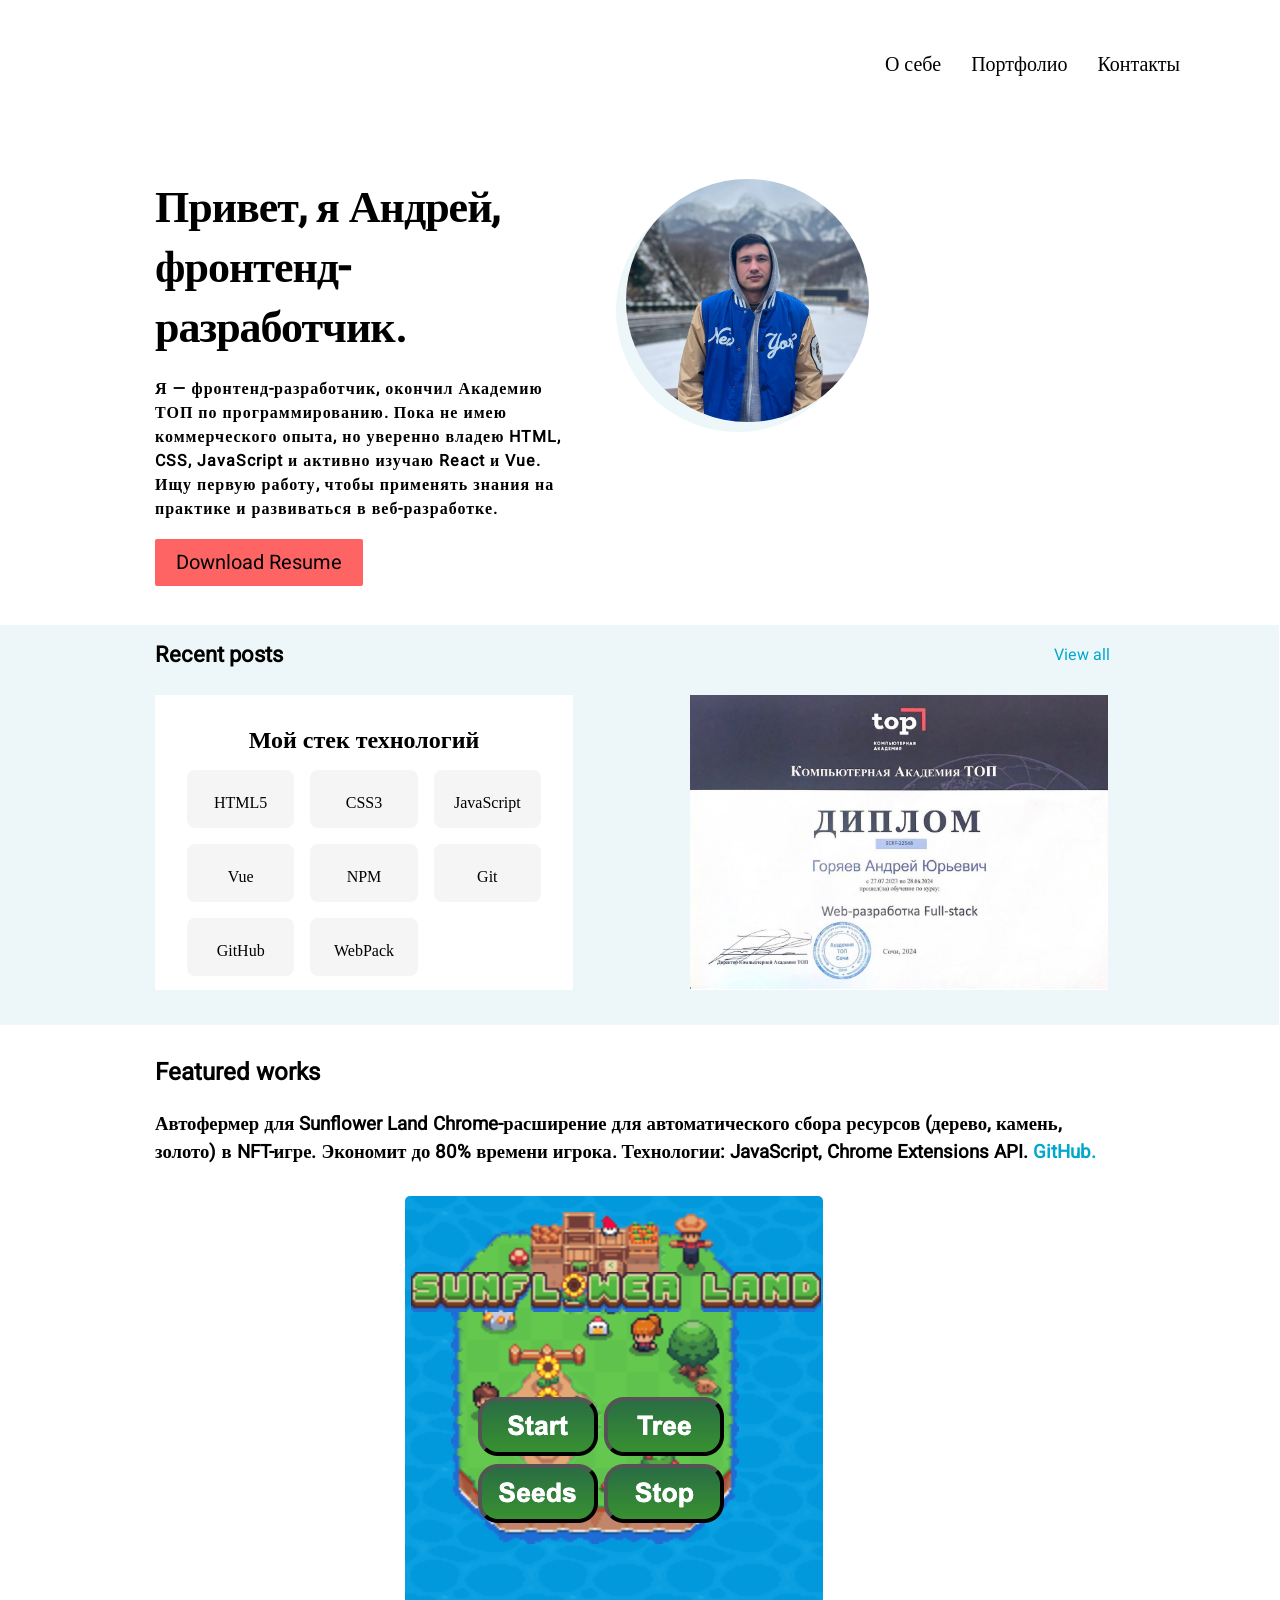
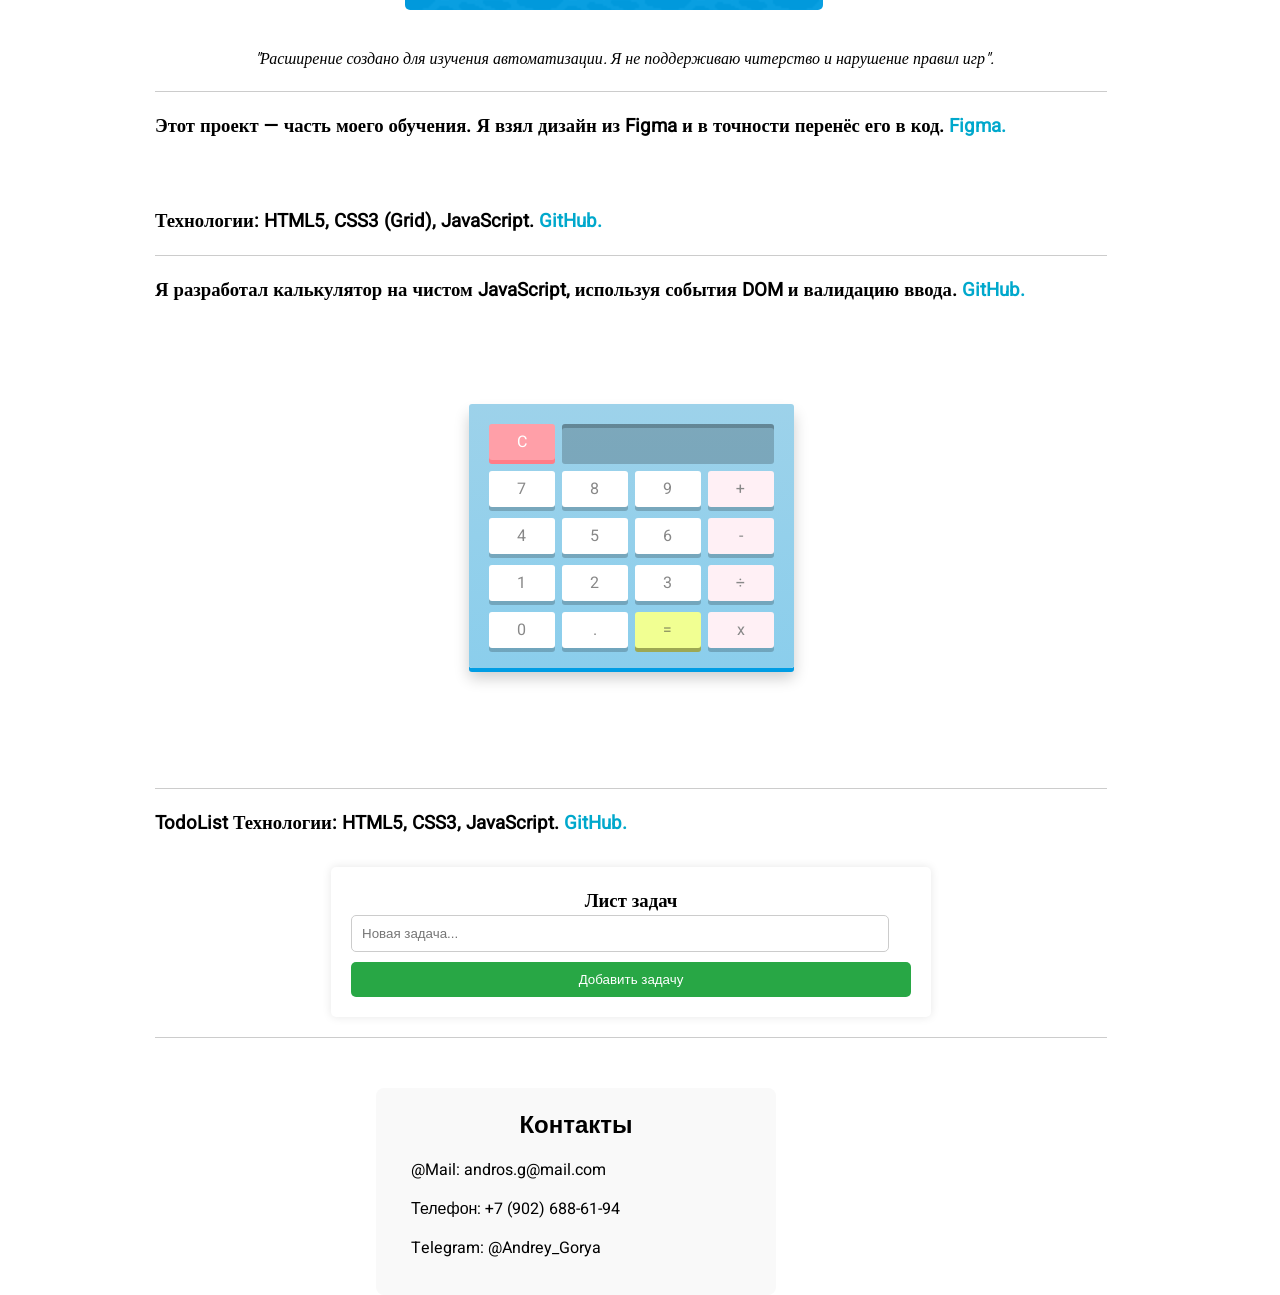
==== commit b4378c1d: "Initial commit" ====
--- a/index.html
+++ b/index.html
@@ -14,14 +14,20 @@
     <header>
         <div class="container">
             <nav class="header__nav">
+                <!-- Кнопка бургер-меню (появляется на мобильных) -->
+                <div class="burger-menu">
+                    <span></span>
+                    <span></span>
+                    <span></span>
+                </div>
                 <ul class="heder__list">
-                    <li><a class="activ" href="#!">О себе</a></li>
-                    <li><a href="#!">Портфолио</a></li>
-                    <li><a href="#!">Контакты</a></li>
+                    <li><a class="activ" href="#!" data-target="section2">О себе</a></li>
+                    <li><a href="#!" data-target="section3">Портфолио</a></li>
+                    <li><a href="#portfolio_footer" data-target="section1">Контакты</a></li>
                 </ul>
             </nav>
         </div>
-        <div class="parent">
+        <div class="parent" data-section="section2">
             <div class="div1">
                 <h1> Привет, я Андрей, фронтенд-разработчик.</h1>
                 <br>
@@ -93,7 +99,7 @@
                 <div class="div42"><a>View all</a></div>
             </div>
         </div>
-        <section class="portfolio">
+        <section class="portfolio" data-section="section3">
             <h2>Featured works</h2>
             <article class="portfolio_projects">
                 <h1>Автофермер для Sunflower Land
@@ -151,8 +157,22 @@
             </article>
           </section>
     </main>
-    <footer class="portfolio_footer">
-        <h2>Copyright ©2020 All rights reserved</h2>
+    <footer class="portfolio_footer" data-section="section1">
+        <div class="contacts">
+            <h2>Контакты</h2>
+            <div class="contact-item">
+                <i class="fas fa-envelope"></i>
+                <a href="mailto:andros.g@mail.com">@Mail: andros.g@mail.com</a>
+            </div>
+            <div class="contact-item">
+                <i class="fas fa-phone"></i>
+                <a href="tel:+79026886194">Телефон: +7 (902) 688-61-94</a>
+            </div>
+            <div class="contact-item">
+                <i class="fab fa-telegram"></i>
+                <a href="https://t.me/Andrey_Gorya">Telegram: @Andrey_Gorya</a>
+            </div>
+        </div>
     </footer>
 
 </body>
--- a/fon/fon.css
+++ b/fon/fon.css
@@ -6,9 +6,10 @@
 
 @font-face {
     font-family: "Heebo";
-    src: url("/Portfolio/PortSite/fonts/Heebo/Heebo-VariableFont_wght.ttf") format("truetype");
+    src: url("../fonts/Heebo/Heebo-VariableFont_wght.ttf") format("truetype");
     font-style: normal;
     font-weight: normal;
+    font-display: swap; /* Для быстрой загрузки */
 }
 
 /*Убираем стили*/
@@ -92,10 +93,11 @@
 
 .div2 {
     grid-area: 1 / 2 / 3 / 3;
-position: relative;
-width: 243px; /* Размер фото */
-height: 243px;
-margin: 50px;
+    position: relative;
+    width: 243px;
+    /* Размер фото */
+    height: 243px;
+    margin: 50px;
 }
 
 .parent2 {
@@ -252,11 +254,11 @@
     margin-top: 30px;
 }
 
-.text_a_projects{
+.text_a_projects {
     color: #00A8CC;
 }
 
-.photo_Spa{
+.photo_Spa {
     border-radius: 5px;
     margin-left: 248px;
     margin-bottom: 30px;
@@ -273,137 +275,303 @@
     object-fit: cover;
     z-index: 2;
 }
+
 .photo-background {
     position: absolute;
     width: 100%;
     height: 100%;
     border-radius: 50%;
-    background-color: #EDF7FA; /* Цвет фонового круга */
-    top: 10px; /* Сдвиг вниз */
-    right: 10px; /* Сдвиг вправо */
+    background-color: #EDF7FA;
+    /* Цвет фонового круга */
+    top: 10px;
+    /* Сдвиг вниз */
+    right: 10px;
+    /* Сдвиг вправо */
     z-index: 1;
 }
+
+.contacts {
+    font-family: "Heebo", sans-serif;
+    max-width: 400px;
+    margin: 0 auto;
+    padding: 20px;
+    background: #f9f9f9;
+    border-radius: 8px;
+    text-align: center;
+max-height: 300px;
+}
+
+.contact-item {
+    display: flex;
+    align-items: center;
+    gap: 15px;
+    margin: 15px 0;
+}
+
 
 /* ========== Адаптивность ========== */
 
 /* Планшеты (768px - 1023px) */
 @media (max-width: 1023px) {
     .container {
-      margin-right: 50px;
-    }
-    
+        margin-right: 50px;
+    }
+
     .parent {
-      width: 100%;
-      padding: 0 20px;
-      grid-template-columns: 1fr;
-      text-align: center;
-    }
-    
+        width: 100%;
+        padding: 0 20px;
+        grid-template-columns: 1fr;
+        text-align: center;
+    }
+
     .div1 {
-      margin-left: 0;
-      width: 100%;
-      max-width: 600px;
-    }
-    
+        margin-left: 0;
+        width: 100%;
+        max-width: 600px;
+    }
+
     .div2 {
-      margin: 30px auto;
-    }
-    
+        margin: 30px auto;
+    }
+
     .parent2 {
-      width: 100%;
-      padding: 0 20px;
-      grid-template-columns: 1fr;
-    }
-    
-    .div12, 
+        width: 100%;
+        padding: 0 20px;
+        grid-template-columns: 1fr;
+    }
+
+    .div12,
     .div22 {
-      margin-left: 0;
-      width: 100%;
-      max-width: 600px;
-    }
-    
+        margin-left: 0;
+        width: 100%;
+        max-width: 600px;
+    }
+
     .portfolio {
-      margin-left: 20px;
-    }
-    
+        margin-left: 20px;
+    }
+
     .portfolio_projects {
-      width: 100%;
-      max-width: 600px;
-    }
-    
-    .photo_sunflo, 
+        width: 100%;
+        max-width: 600px;
+    }
+
+    .photo_sunflo,
     .photo_Spa {
-      margin-left: 0;
-      width: 100%;
-    }
-  }
-  
-  /* Мобильные (до 767px) */
-  @media (max-width: 767px) {
+        margin-left: 0;
+        width: 100%;
+    }
+}
+
+/* Мобильные (до 767px) */
+@media (max-width: 767px) {
     .container {
-      margin-right: 20px;
-      margin-top: 20px;
-    }
-    
+        margin-right: 20px;
+        margin-top: 20px;
+    }
+
     .heder__list {
-      gap: 15px;
-    }
-    
+        gap: 15px;
+    }
+
     .div1 h1 {
-      font-size: 32px;
-      line-height: 1.2;
-    }
-    
+        font-size: 32px;
+        line-height: 1.2;
+    }
+
     .parent {
-      margin-top: 20px;
-    }
-    
+        margin-top: 20px;
+        display: grid;
+        grid-template-columns: 1fr;
+        grid-template-rows: repeat(2, 1fr);
+        grid-column-gap: 0px;
+        grid-row-gap: 0px;
+        height: 420px;
+    }
+
+    .div1 {
+        font-family: "Heebo";
+        grid-area: 2 / 1 / 3 / 2;
+        text-align: center;
+    }
+
     .div2 {
-      width: 180px;
-      height: 180px;
-    }
-    
+        grid-area: 1 / 1 / 2 / 2;
+        width: 180px;
+        height: 180px;
+    }
+
     .parent2 {
-      margin-top: 50px;
-      grid-template-rows: auto;
-      height: auto;
-    }
-    
+        display: grid;
+        grid-template-columns: 1fr;
+        grid-template-rows: repeat(3, 1fr);
+        grid-column-gap: 0px;
+        grid-row-gap: 0px;
+        margin-top: 180px;
+        grid-template-rows: auto;
+        height: auto;
+        place-items: center;
+    }
+
+    .div12 {
+        grid-area: 1 / 1 / 2 / 2;
+        background-color: #FFFFFF;
+        width: 333px;
+        height: 677px;
+        margin-top: 30px;
+        margin-bottom: 30px;
+    }
+
+
+    .div22 {
+        grid-area: 2 / 1 / 3 / 2;
+        margin-top: 30px;
+        margin-bottom: 30px;
+        height: 258px;
+        max-width: 367px;
+    }
+
+    .div32 {
+        display: none;
+    }
+
+    .div42 {
+        display: none;
+    }
+
+
     .skills-grid {
-      grid-template-columns: repeat(2, 1fr);
-    }
-    
+        grid-template-columns: repeat(2, 1fr);
+    }
+    .portfolio h2{
+        text-align: center;
+    }
+
+    .portfolio_projects{
+        max-width: 376px;
+    }
+
     .portfolio_projects h1 {
-      font-size: 18px;
-    }
-    
+        font-size: 18px;
+    }
+
     .portfolio_footer {
-      width: 100%;
-    }
-  }
-  
-  /* Очень маленькие экраны (до 479px) */
-  @media (max-width: 479px) {
+        width: 100%;
+        margin-bottom: 50px;
+    }
+}
+
+/* Очень маленькие экраны (до 479px) */
+@media (max-width: 479px) {
     .heder__list {
-      flex-direction: column;
-      align-items: flex-end;
-      gap: 10px;
-    }
-    
+        flex-direction: column;
+        align-items: flex-end;
+        gap: 10px;
+    }
+
     .div1 h1 {
-      font-size: 28px;
-    }
-    
+        font-size: 28px;
+    }
+
     .div1 button {
-      width: 100%;
-    }
-    
+        width: 100%;
+    }
+
     .div2 {
-      width: 150px;
-      height: 150px;
-    }
-    
+        width: 150px;
+        height: 150px;
+    }
+
     .skills-grid {
-      grid-template-columns: 1fr;
-    }
-  }+        grid-template-columns: 1fr;
+    }
+}
+
+/* Бургер-меню (общие стили) */
+.burger-menu {
+    display: none;
+    flex-direction: column;
+    justify-content: space-between;
+    width: 30px;
+    height: 21px;
+    left: 30px;
+    cursor: pointer;
+    z-index: 100;
+    position: fixed;
+}
+
+.burger-menu span {
+    display: block;
+    width: 100%;
+    height: 3px;
+    background-color: #000;
+    transition: all 0.3s ease;
+}
+
+/* Мобильная версия */
+@media (max-width: 768px) {
+    .burger-menu {
+        display: flex;
+    }
+
+    .heder__list {
+        display: none;
+        position: fixed;
+        top: 0;
+        right: -250px;
+        /* Скрываем за пределами экрана */
+        width: 170px;
+        height: 45vh;
+        background-color: #fff;
+        flex-direction: column;
+        padding: 70px 20px 20px;
+        box-shadow: -5px 0 15px rgba(0, 0, 0, 0.1);
+        transition: right 0.3s ease;
+        z-index: 90;
+    }
+
+    .heder__list.active {
+        left: 0px;
+        /* Показываем меню */
+        display: flex;
+    }
+
+    .heder__list li {
+        margin: 15px 0;
+    }
+
+    .heder__list a {
+        color: #272727c5;
+    }
+
+    /* Анимация бургера */
+    .burger-menu.active span:nth-child(1) {
+        transform: rotate(45deg) translate(5px, 6px);
+    }
+
+    .burger-menu.active span:nth-child(2) {
+        opacity: 0;
+    }
+
+    .burger-menu.active span:nth-child(3) {
+        transform: rotate(-45deg) translate(5px, -6px);
+    }
+
+    /* Затемнение фона */
+    .heder__list::before {
+        content: '';
+        position: fixed;
+        top: 0;
+        left: 0;
+        right: 255px;
+        height: 266px;
+        background: #94949495;
+        z-index: -1;
+        opacity: 0;
+        transition: opacity 0.3s;
+    }
+
+    .heder__list.active::before {
+        opacity: 1;
+    }
+}
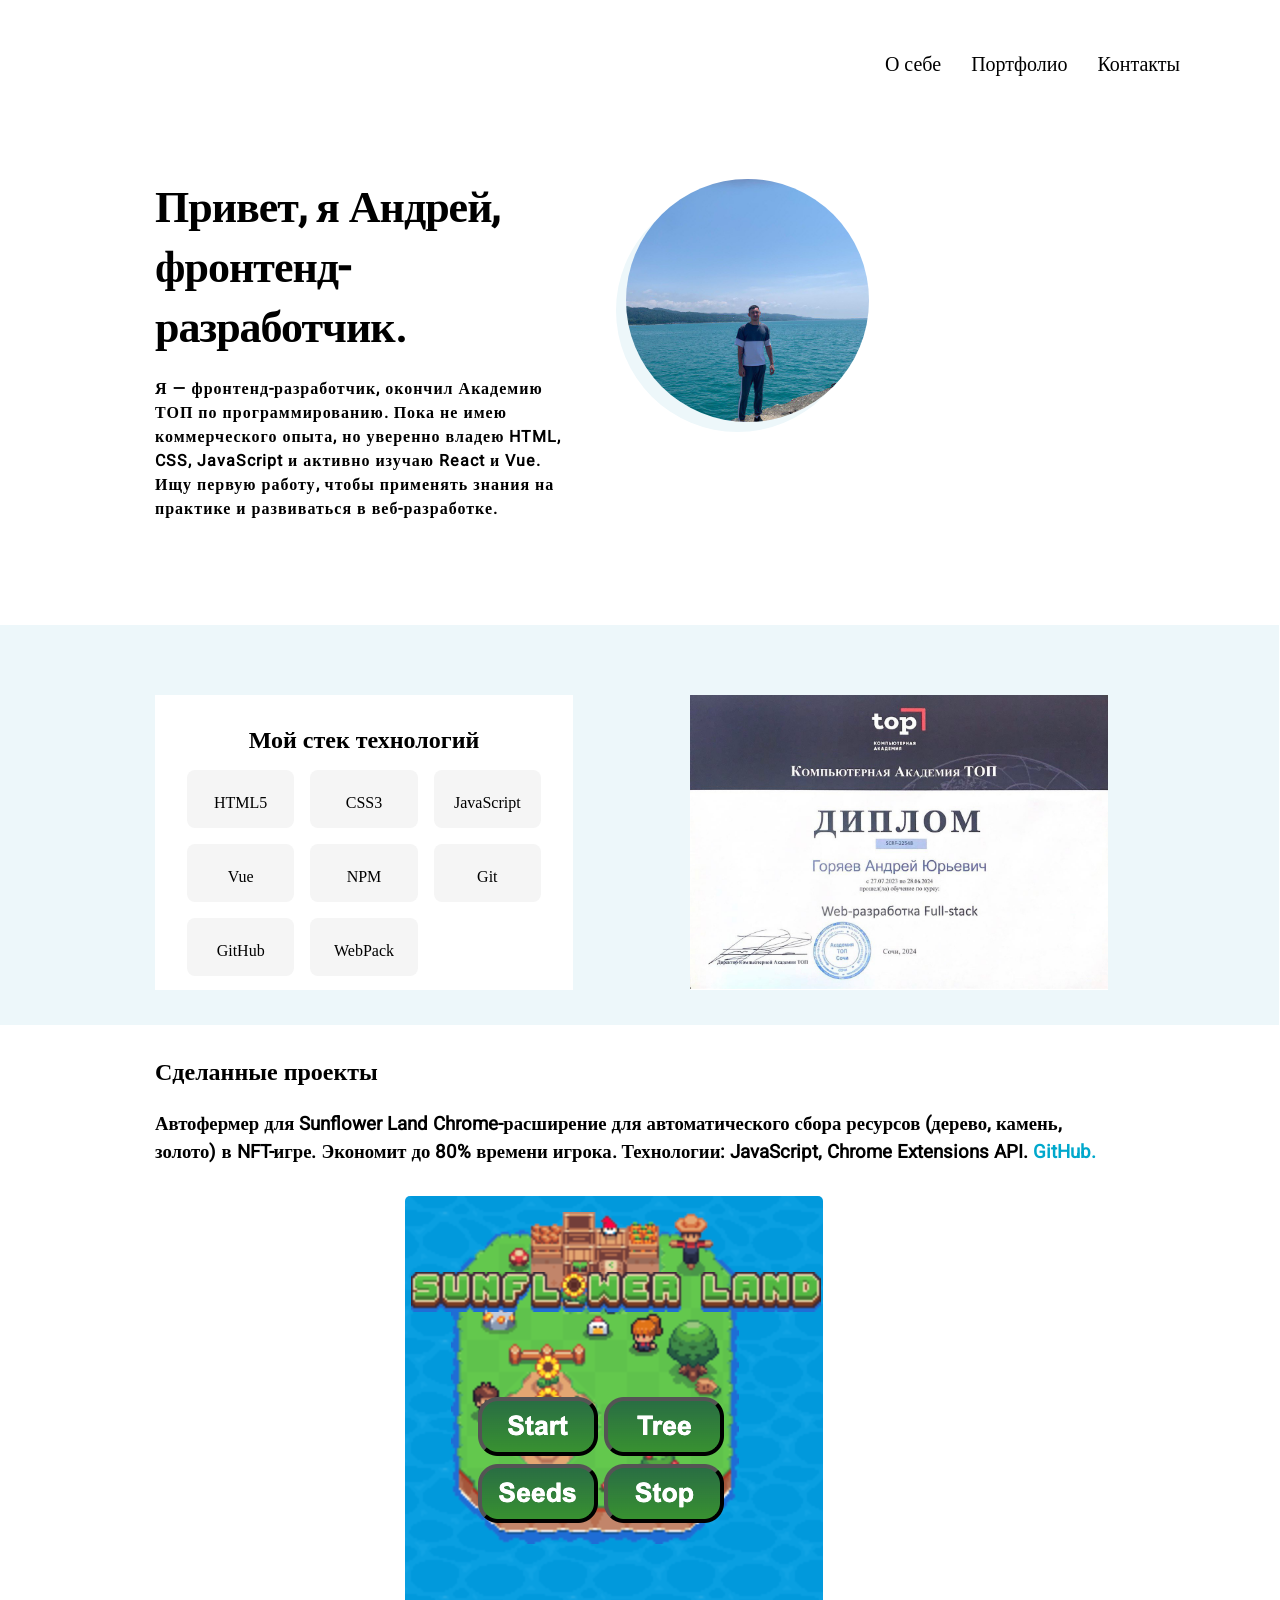
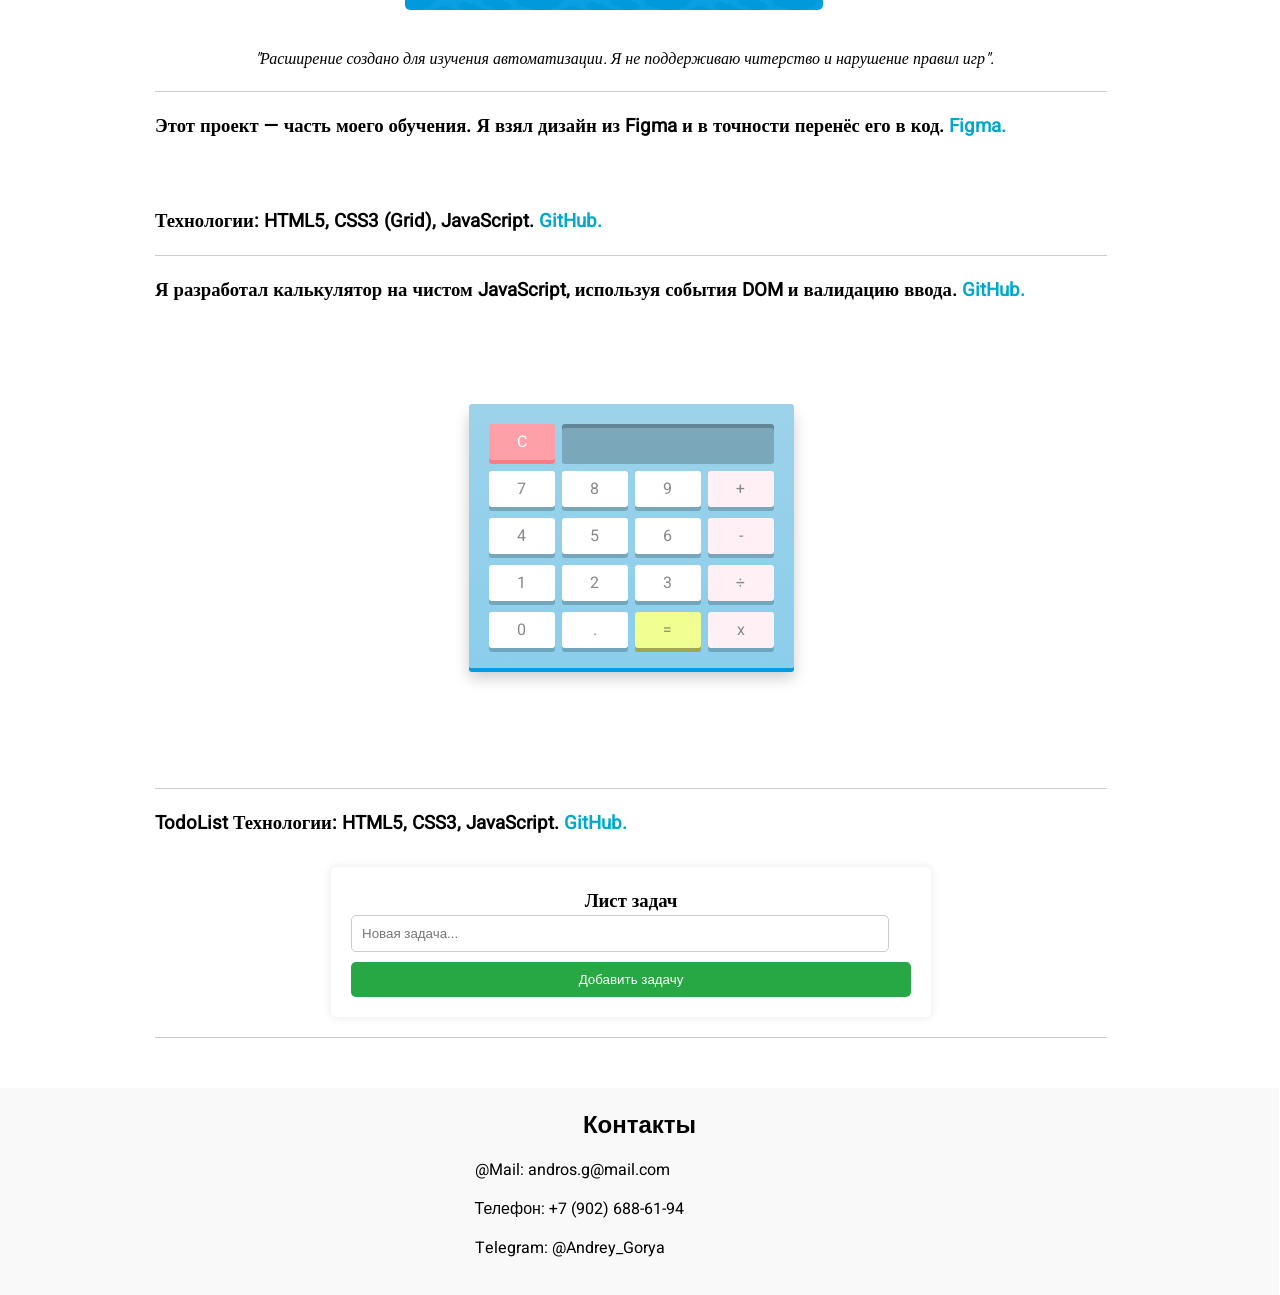
==== commit 1ddbd9d3: "Initial commit" ====
--- a/index.html
+++ b/index.html
@@ -36,7 +36,7 @@
                 <button>Download Resume</button>
             </div>
             <div class="div2">
-                <img src="image/photo_2025-04-24_22-59-28.jpg" alt="Круглое фото" class="photo">
+                <img src="image/photo_2025-04-27_20-03-13.jpg" alt="Круглое фото" class="photo">
                 <div class="photo-background"></div>
             </div>
         </div>
@@ -94,13 +94,13 @@
                     <img src="image/photo_2025-04-06_20-32-09.jpg" alt="">
                 </div>
                 <div class="div32">
-                    <h2>Recent posts</h2>
+                    <h2></h2>
                 </div>
-                <div class="div42"><a>View all</a></div>
+                <div class="div42"><a></a></div>
             </div>
         </div>
         <section class="portfolio" data-section="section3">
-            <h2>Featured works</h2>
+            <h2>Сделанные проекты</h2>
             <article class="portfolio_projects">
                 <h1>Автофермер для Sunflower Land
                     Chrome-расширение для автоматического сбора ресурсов (дерево, камень, золото) в NFT-игре. Экономит до 80% времени игрока.
--- a/fon/fon.css
+++ b/fon/fon.css
@@ -50,6 +50,7 @@
 }
 
 .div1 button {
+    display: none;
     font-family: "Heebo";
     font-size: 20px;
     width: 208px;
@@ -207,11 +208,8 @@
 
 .portfolio_footer {
     margin-top: 50px;
-    font-family: "Heebo";
-    width: 1152px;
-    height: 182px;
-    top: 1859px;
-    text-align: center;
+width: 1279px;
+background-color: #f9f9f9;
 }
 
 .skills {
@@ -395,6 +393,10 @@
         text-align: center;
     }
 
+    .div1 button{
+        display: none;
+    }
+
     .div2 {
         grid-area: 1 / 1 / 2 / 2;
         width: 180px;
@@ -459,6 +461,24 @@
         width: 100%;
         margin-bottom: 50px;
     }
+
+    .contacts {
+        font-family: "Heebo", sans-serif;
+        max-width: 650px;
+        margin: 0 auto;
+        padding: 20px;
+        background: #f9f9f9;
+        border-radius: 8px;
+        text-align: center;
+    max-height: 300px;
+    }
+    
+    .contact-item {
+        display: flex;
+        align-items: center;
+        gap: 15px;
+        margin: 15px 0;
+    }
 }
 
 /* Очень маленькие экраны (до 479px) */
@@ -467,6 +487,8 @@
         flex-direction: column;
         align-items: flex-end;
         gap: 10px;
+        width: 170px;
+        height: 29vh;
     }
 
     .div1 h1 {
@@ -531,6 +553,8 @@
     }
 
     .heder__list.active {
+        width: 159px;
+        height: 1rem;
         left: 0px;
         /* Показываем меню */
         display: flex;
@@ -564,7 +588,7 @@
         top: 0;
         left: 0;
         right: 255px;
-        height: 266px;
+        height: 260px;
         background: #94949495;
         z-index: -1;
         opacity: 0;
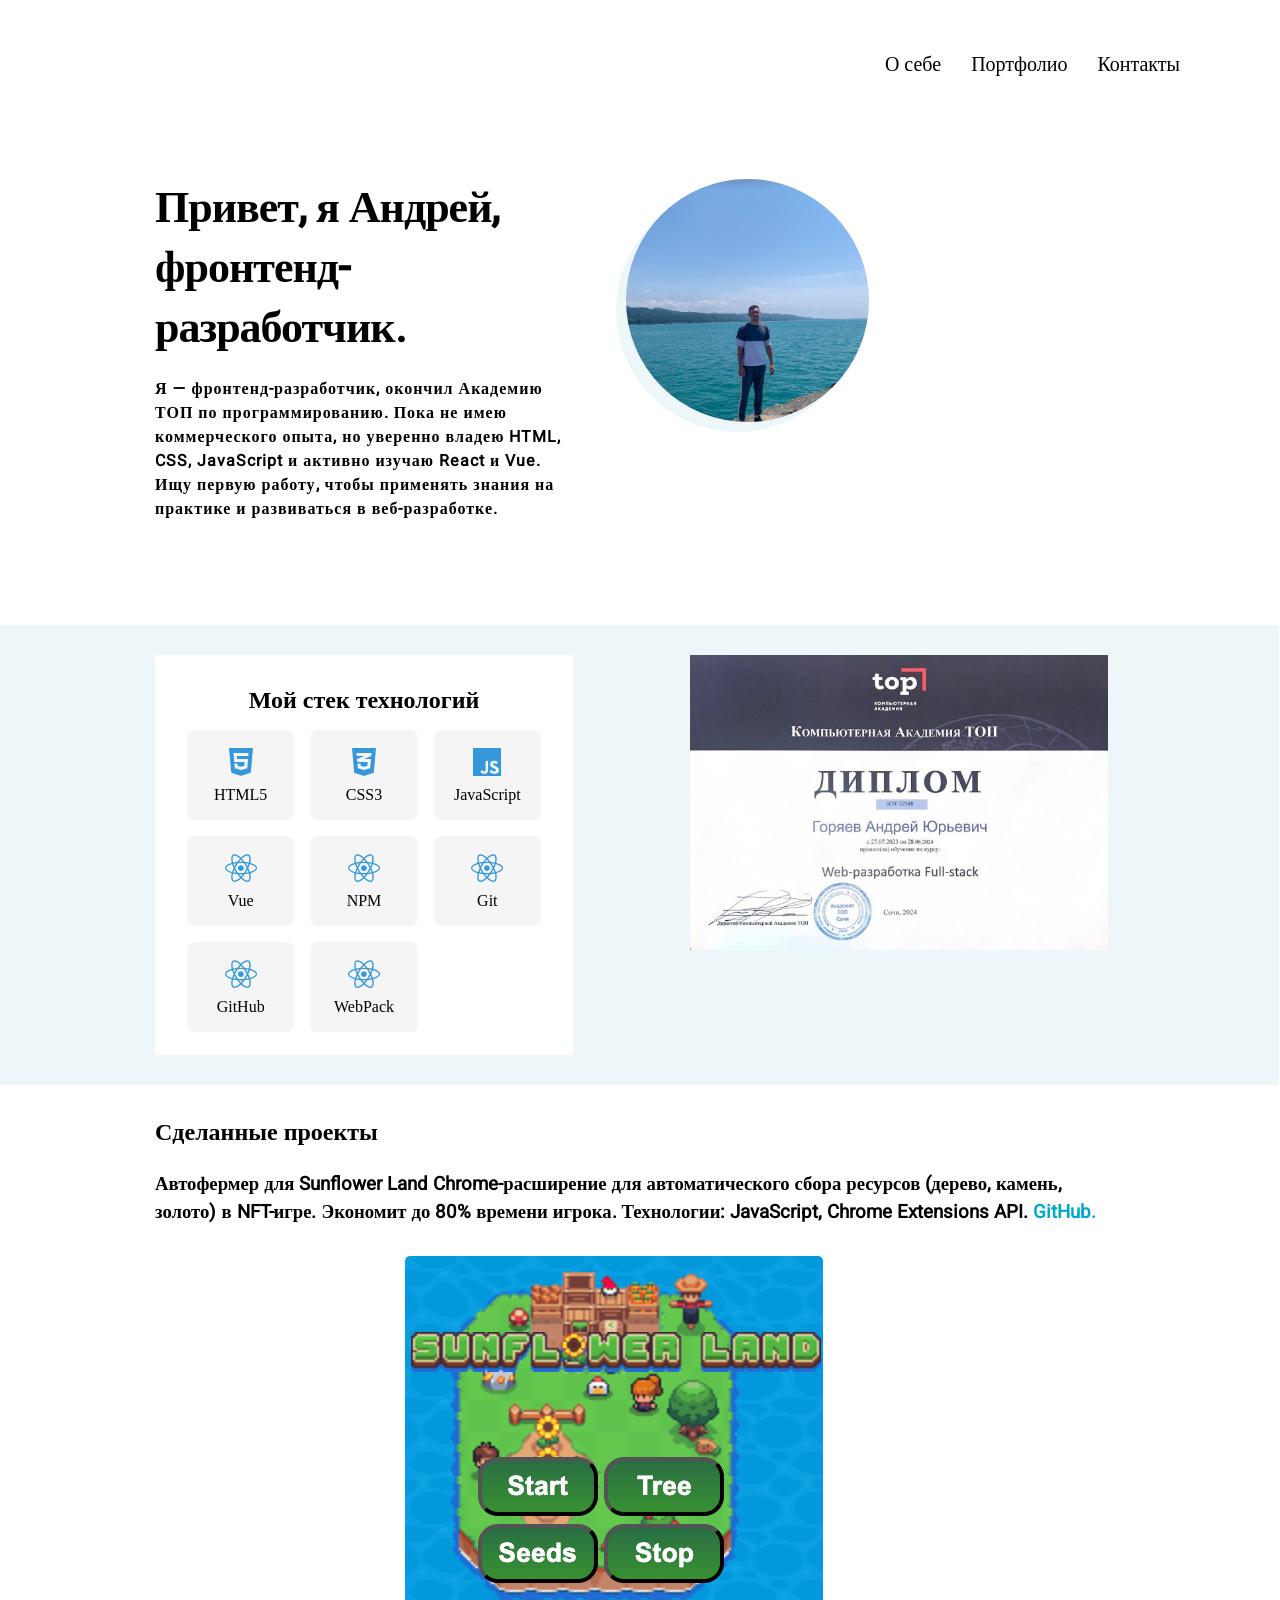
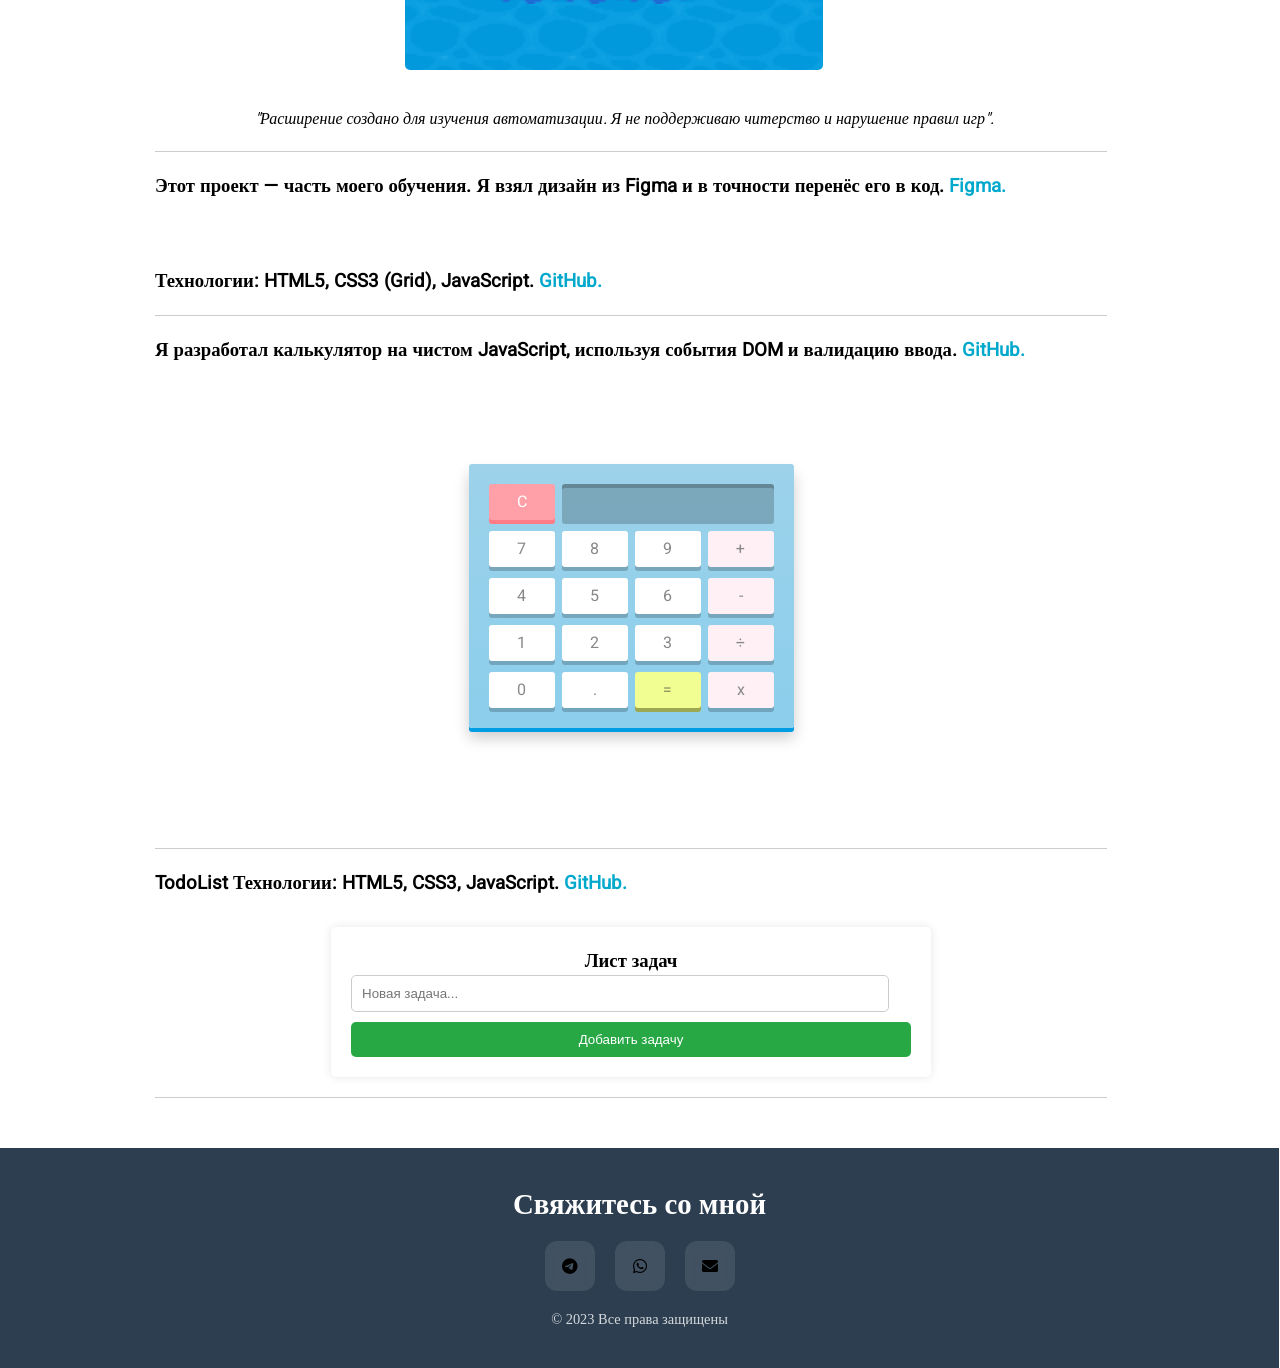
==== commit c6b60242: "Initial commit" ====
--- a/index.html
+++ b/index.html
@@ -8,6 +8,7 @@
     <link rel="stylesheet" href="ToDoList/simple-todo-list.css">
     <link rel="stylesheet" href="fon/fon.css">
     <link rel="stylesheet" href="Calculator/Calc_fon.css">
+    <link rel="stylesheet" href="https://cdnjs.cloudflare.com/ajax/libs/font-awesome/6.0.0-beta3/css/all.min.css">
 </head>
 
 <body>
@@ -158,21 +159,21 @@
           </section>
     </main>
     <footer class="portfolio_footer" data-section="section1">
-        <div class="contacts">
-            <h2>Контакты</h2>
-            <div class="contact-item">
+        <footer class="contacts-footer">
+            <h2>Свяжитесь со мной</h2>
+            <div class="social-icons">
+              <a href="https://t.me/Andrey_Gorya" class="icon-link" target="_blank" aria-label="Telegram">
+                <i class="fab fa-telegram"></i>
+              </a>
+              <a href="+79026886194" class="icon-link" target="_blank" aria-label="WhatsApp">
+                <i class="fab fa-whatsapp"></i>
+              </a>
+              <a href="andros.g@mail.com" class="icon-link" aria-label="Email">
                 <i class="fas fa-envelope"></i>
-                <a href="mailto:andros.g@mail.com">@Mail: andros.g@mail.com</a>
+              </a>
             </div>
-            <div class="contact-item">
-                <i class="fas fa-phone"></i>
-                <a href="tel:+79026886194">Телефон: +7 (902) 688-61-94</a>
-            </div>
-            <div class="contact-item">
-                <i class="fab fa-telegram"></i>
-                <a href="https://t.me/Andrey_Gorya">Telegram: @Andrey_Gorya</a>
-            </div>
-        </div>
+            <p class="copyright">© 2023 Все права защищены</p>
+          </footer>
     </footer>
 
 </body>
--- a/fon/fon.css
+++ b/fon/fon.css
@@ -108,9 +108,11 @@
     grid-column-gap: 0px;
     grid-row-gap: 0px;
     width: 1279px;
-    height: 400px;
+    height: 460px;
     margin-top: 100px;
     background-color: #EDF7FA;
+    padding-bottom: 30px;
+
 }
 
 .div12 {
@@ -118,8 +120,9 @@
     margin-left: 155px;
     background-color: #FFFFFF;
     width: 418px;
-    height: 295px;
+    height: 400px;
     margin-top: -30px;
+    padding-bottom: 30px;
 }
 
 .div22 {
@@ -133,7 +136,7 @@
 }
 
 .div22 img {
-    max-width: 100%;
+    max-width: 101%;
     /* Не превышает ширину контейнера */
     max-height: 100%;
     /* Не превышает высоту контейнера */
@@ -211,6 +214,54 @@
 width: 1279px;
 background-color: #f9f9f9;
 }
+
+.contacts-footer {
+    background: #2c3e50;
+    color: white;
+    padding: 40px 0;
+    text-align: center;
+    margin-top: 50px; /* Отступ от предыдущего блока */
+  }
+  
+  .contacts-footer h2 {
+    margin-bottom: 20px;
+    font-size: 1.8rem;
+  }
+  
+  .social-icons {
+    display: flex;
+    justify-content: center;
+    gap: 20px;
+  }
+  
+  .icon-link {
+    display: flex;
+    align-items: center;
+    justify-content: center;
+    width: 50px;
+    height: 50px;
+    border-radius: 12px;
+    background: rgba(255, 255, 255, 0.1);
+    backdrop-filter: blur(5px);
+    transition: all 0.3s cubic-bezier(0.25, 0.8, 0.25, 1);
+  }
+  
+  .icon-link:hover {
+    background: rgba(255, 255, 255, 0.2);
+    transform: scale(1.1);
+    box-shadow: 0 4px 8px rgba(0, 0, 0, 0.2);
+  }
+  
+  /* Цвета иконок при наведении */
+  .fa-telegram:hover { color: #0088cc; }
+  .fa-whatsapp:hover { color: #25D366; }
+  .fa-envelope:hover { color: #EA4335; }
+  
+  .copyright {
+    margin-top: 20px;
+    font-size: 0.9rem;
+    opacity: 0.8;
+  }
 
 .skills {
     padding: 2rem;
@@ -310,7 +361,7 @@
 /* ========== Адаптивность ========== */
 
 /* Планшеты (768px - 1023px) */
-@media (max-width: 1023px) {
+/* @media (max-width: 1023px) {
     .container {
         margin-right: 50px;
     }
@@ -359,10 +410,10 @@
         margin-left: 0;
         width: 100%;
     }
-}
+} */
 
 /* Мобильные (до 767px) */
-@media (max-width: 767px) {
+/* @media (max-width: 767px) {
     .container {
         margin-right: 20px;
         margin-top: 20px;
@@ -419,7 +470,7 @@
         grid-area: 1 / 1 / 2 / 2;
         background-color: #FFFFFF;
         width: 333px;
-        height: 677px;
+        height: 950px;
         margin-top: 30px;
         margin-bottom: 30px;
     }
@@ -459,7 +510,6 @@
 
     .portfolio_footer {
         width: 100%;
-        margin-bottom: 50px;
     }
 
     .contacts {
@@ -479,10 +529,10 @@
         gap: 15px;
         margin: 15px 0;
     }
-}
+} */
 
 /* Очень маленькие экраны (до 479px) */
-@media (max-width: 479px) {
+/* @media (max-width: 479px) {
     .heder__list {
         flex-direction: column;
         align-items: flex-end;
@@ -507,9 +557,15 @@
     .skills-grid {
         grid-template-columns: 1fr;
     }
-}
-
-/* Бургер-меню (общие стили) */
+
+    .heder__list.active {
+        width: 159px;
+        height: 16em;
+        left: 0px;
+        display: flex;
+    }
+} */
+
 .burger-menu {
     display: none;
     flex-direction: column;
@@ -531,7 +587,7 @@
 }
 
 /* Мобильная версия */
-@media (max-width: 768px) {
+/* @media (max-width: 768px) {
     .burger-menu {
         display: flex;
     }
@@ -541,7 +597,6 @@
         position: fixed;
         top: 0;
         right: -250px;
-        /* Скрываем за пределами экрана */
         width: 170px;
         height: 45vh;
         background-color: #fff;
@@ -553,10 +608,9 @@
     }
 
     .heder__list.active {
-        width: 159px;
-        height: 1rem;
+right: 16em;
+        height: 16em;
         left: 0px;
-        /* Показываем меню */
         display: flex;
     }
 
@@ -568,7 +622,6 @@
         color: #272727c5;
     }
 
-    /* Анимация бургера */
     .burger-menu.active span:nth-child(1) {
         transform: rotate(45deg) translate(5px, 6px);
     }
@@ -581,14 +634,13 @@
         transform: rotate(-45deg) translate(5px, -6px);
     }
 
-    /* Затемнение фона */
     .heder__list::before {
         content: '';
         position: fixed;
         top: 0;
         left: 0;
-        right: 255px;
-        height: 260px;
+        right: 16em;
+        height: 16em;
         background: #94949495;
         z-index: -1;
         opacity: 0;
@@ -598,4 +650,261 @@
     .heder__list.active::before {
         opacity: 1;
     }
+} */
+
+@media (min-width: 768px) { /* Десктоп */ 
+
+}
+@media (min-width: 480px) and (max-width: 767px) { /* Планшеты */ 
+
+}
+@media (max-width: 479px) { /* Мобильные */ 
+    
+    .burger-menu {
+        display: flex;
+    }
+
+    .heder__list {
+        display: none;
+        position: fixed;
+        top: 0;
+        right: -250px;
+        width: 170px;
+        height: 45vh;
+        background-color: #fff;
+        flex-direction: column;
+        padding: 70px 20px 20px;
+        box-shadow: -5px 0 15px rgba(0, 0, 0, 0.1);
+        transition: right 0.3s ease;
+        z-index: 90;
+    }
+
+    .heder__list li {
+        margin: 1vh -9px;
+    }
+
+    .heder__list a {
+        color: #272727c5;
+    }
+
+    .burger-menu.active span:nth-child(1) {
+        transform: rotate(45deg) translate(5px, 6px);
+    }
+
+    .burger-menu.active span:nth-child(2) {
+        opacity: 0;
+    }
+
+    .burger-menu.active span:nth-child(3) {
+        transform: rotate(-45deg) translate(5px, -6px);
+    }
+
+    .heder__list::before {
+        content: '';
+        position: fixed;
+        top: 0;
+        left: 0;
+width: 14vh;
+        height: 29vh;
+        background: #94949495;
+        z-index: -1;
+        transition: opacity 0.3s;
+    }
+
+    .heder__list.active::before {
+        opacity: 1;
+    }
+
+    .container {
+        margin-right: 20px;
+        margin-top: 20px;
+    }
+
+    .heder__list {
+        gap: 15px;
+    }
+
+    .div1 h1 {
+        font-size: 32px;
+        line-height: 1.2;
+    }
+
+    .parent {
+        margin-top: 20px;
+        display: grid;
+        grid-template-rows: repeat(2, 1fr);
+        grid-column-gap: 0px;
+        grid-row-gap: 0px;
+        height: 420px;
+    }
+
+    .div1 {
+        font-family: "Heebo";
+        grid-area: 2 / 1 / 3 / 2;
+        text-align: center;
+    }
+
+    .div1 button{
+        display: none;
+    }
+
+    .div2 {
+        grid-area: 1 / 1 / 2 / 2;
+        width: 180px;
+        height: 180px;
+    }
+
+    .parent2 {
+        display: grid;
+        grid-template-columns: 1fr;
+        grid-template-rows: repeat(3, 1fr);
+        grid-column-gap: 0px;
+        grid-row-gap: 0px;
+        margin-top: 180px;
+        grid-template-rows: auto;
+        height: auto;
+        place-items: center;
+    }
+
+    .div12 {
+        grid-area: 1 / 1 / 2 / 2;
+        background-color: #FFFFFF;
+        width: 333px;
+        height: 950px;
+        margin-top: 30px;
+        margin-bottom: 30px;
+    }
+
+
+    .div22 {
+        grid-area: 2 / 1 / 3 / 2;
+        margin-top: 30px;
+        margin-bottom: 30px;
+        height: 258px;
+        max-width: 367px;
+    }
+
+    .div32 {
+        display: none;
+    }
+
+    .div42 {
+        display: none;
+    }
+
+
+    .skills-grid {
+        grid-template-columns: repeat(2, 1fr);
+    }
+    .portfolio h2{
+        text-align: center;
+    }
+
+    .portfolio_projects h1 {
+        font-size: 18px;
+    }
+
+    .portfolio_footer {
+        width: 100%;
+    }
+
+    .contacts {
+        font-family: "Heebo", sans-serif;
+        max-width: 650px;
+        margin: 0 auto;
+        padding: 20px;
+        background: #f9f9f9;
+        border-radius: 8px;
+        text-align: center;
+    max-height: 300px;
+    }
+    
+    .contact-item {
+        display: flex;
+        align-items: center;
+        gap: 15px;
+        margin: 15px 0;
+    }
+
+
+    .heder__list {
+        flex-direction: column;
+        align-items: flex-end;
+        gap: 10px;
+        width: 170px;
+        height: 29vh;
+    }
+
+    .div1 h1 {
+        font-size: 28px;
+    }
+
+    .div1 button {
+        width: 100%;
+    }
+
+    .div2 {
+        width: 150px;
+        height: 150px;
+    }
+
+    .skills-grid {
+        grid-template-columns: 1fr;
+    }
+
+    .heder__list.active {
+        width: 14vh;
+        height: 29vh;
+        left: 0px;
+        display: flex;
+    }
+
+    .container {
+        margin-right: 50px;
+    }
+
+    .parent {
+        width: 100%;
+        padding: 0 20px;
+        grid-template-columns: 1fr;
+        text-align: center;
+    }
+
+    .div1 {
+        margin-left: 0;
+        width: 100%;
+        max-width: 600px;
+    }
+
+    .div2 {
+        margin: 30px auto;
+    }
+
+    .parent2 {
+        width: 100%;
+        padding: 0 20px;
+        grid-template-columns: 1fr;
+    }
+
+    .div12,
+    .div22 {
+        margin-left: 0;
+        width: 100%;
+        max-width: 600px;
+    }
+
+    .portfolio {
+        margin-left: 20px;
+    }
+
+    .portfolio_projects{
+        width: 100%;
+        max-width: 42vh;
+    }
+
+    .photo_sunflo,
+    .photo_Spa {
+        margin-left: 0;
+        width: 100%;
+    }
 }
